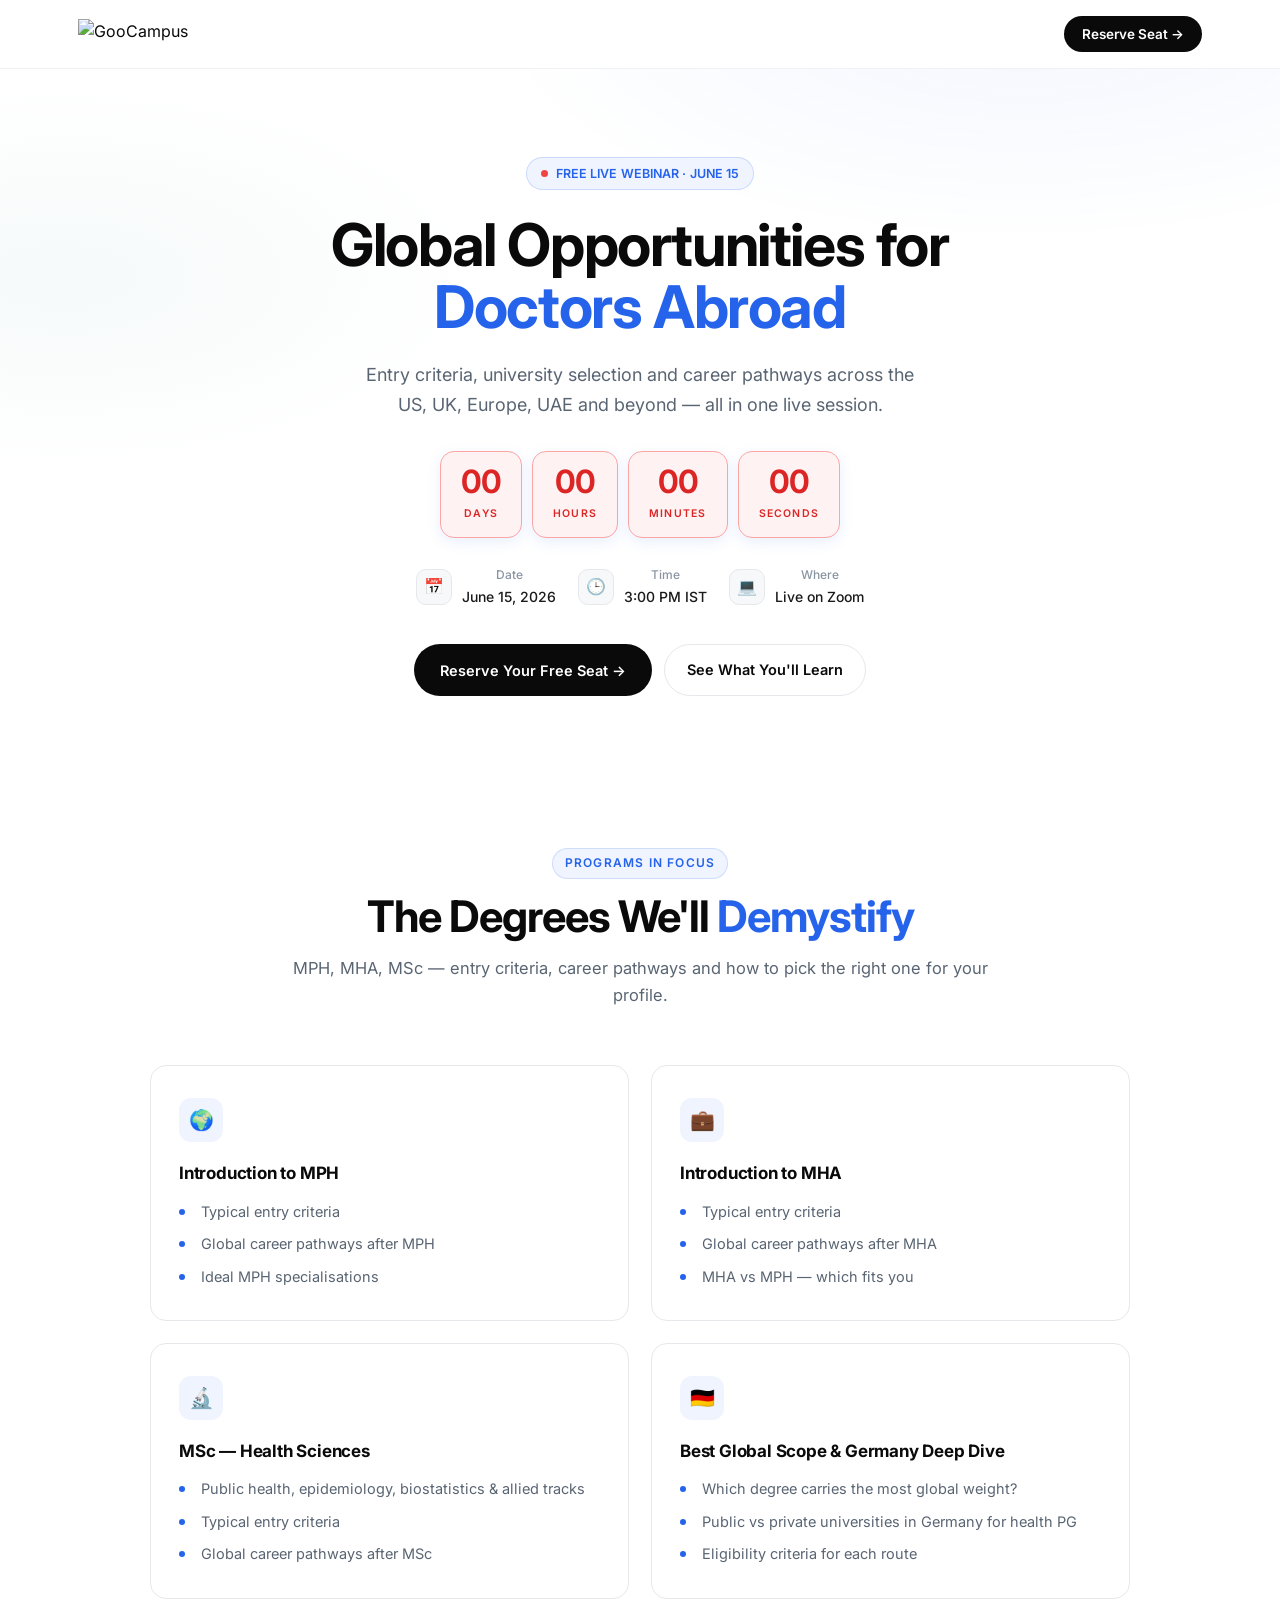
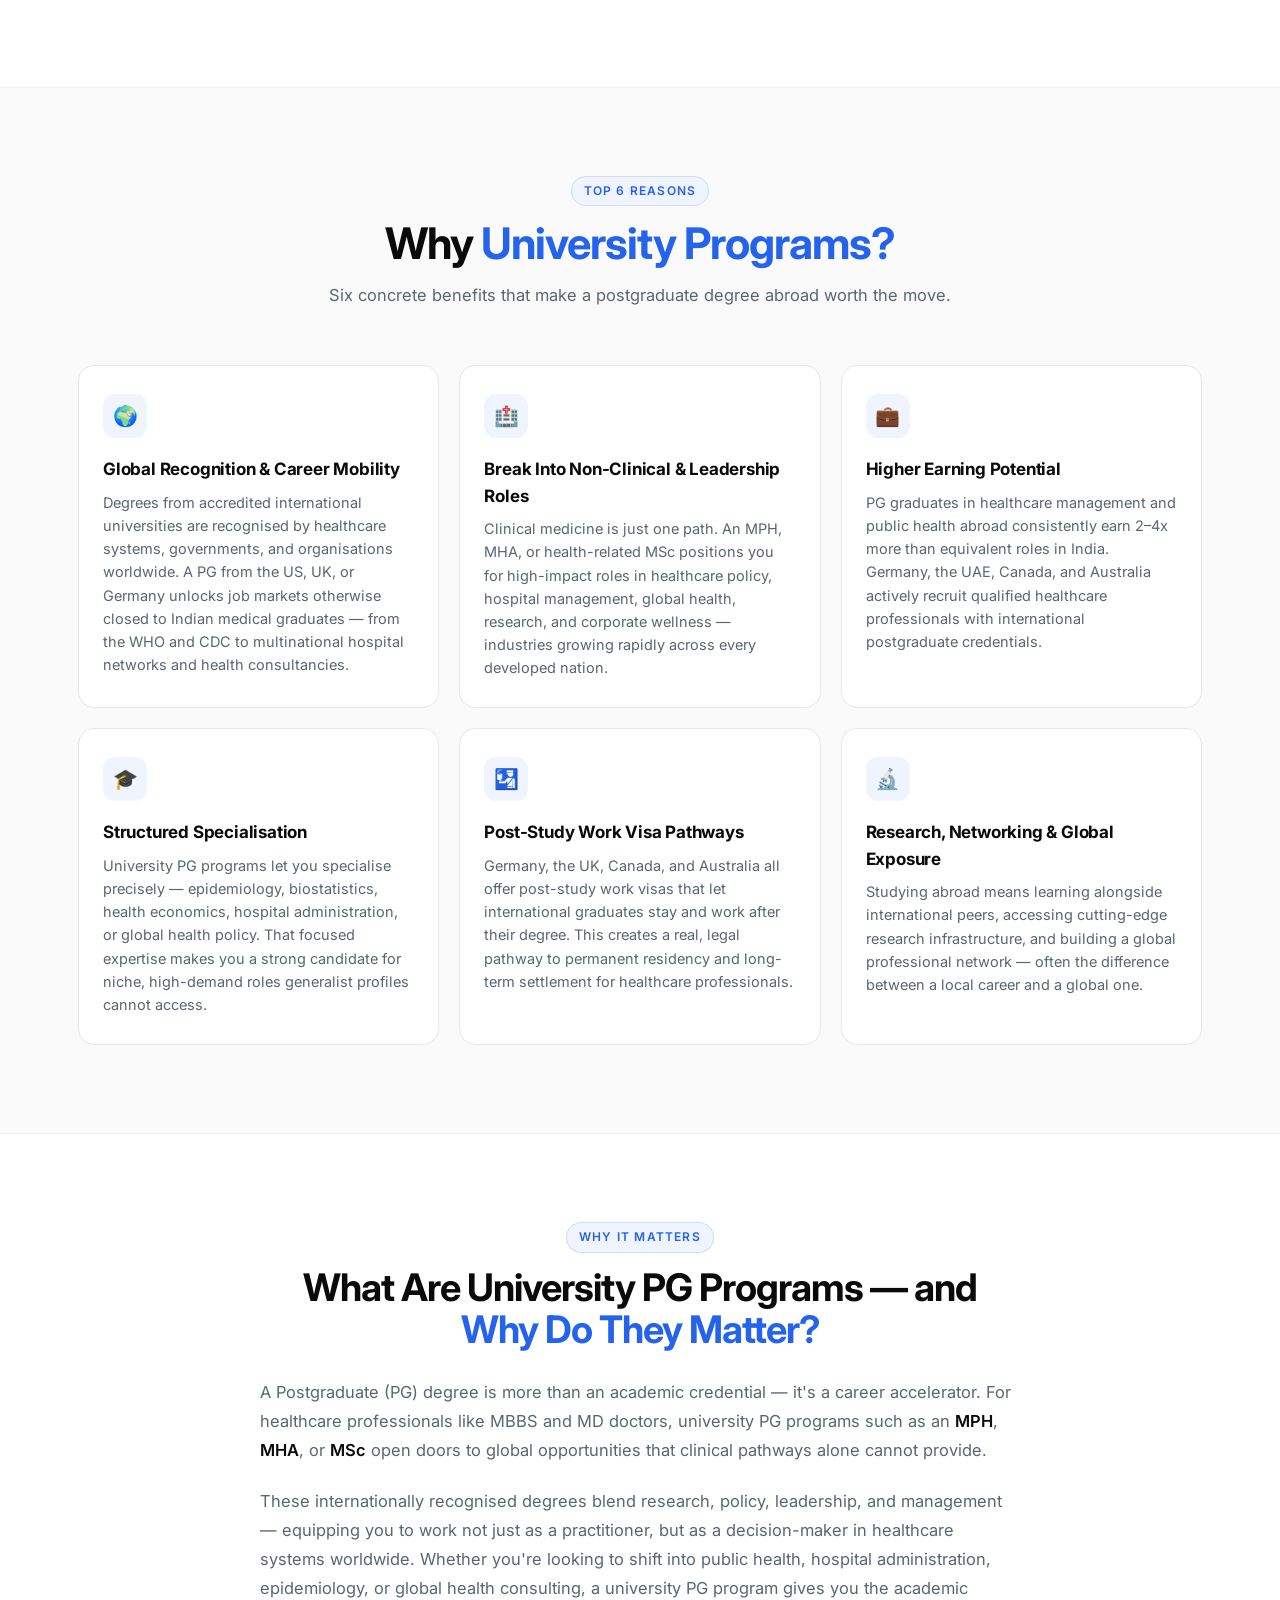
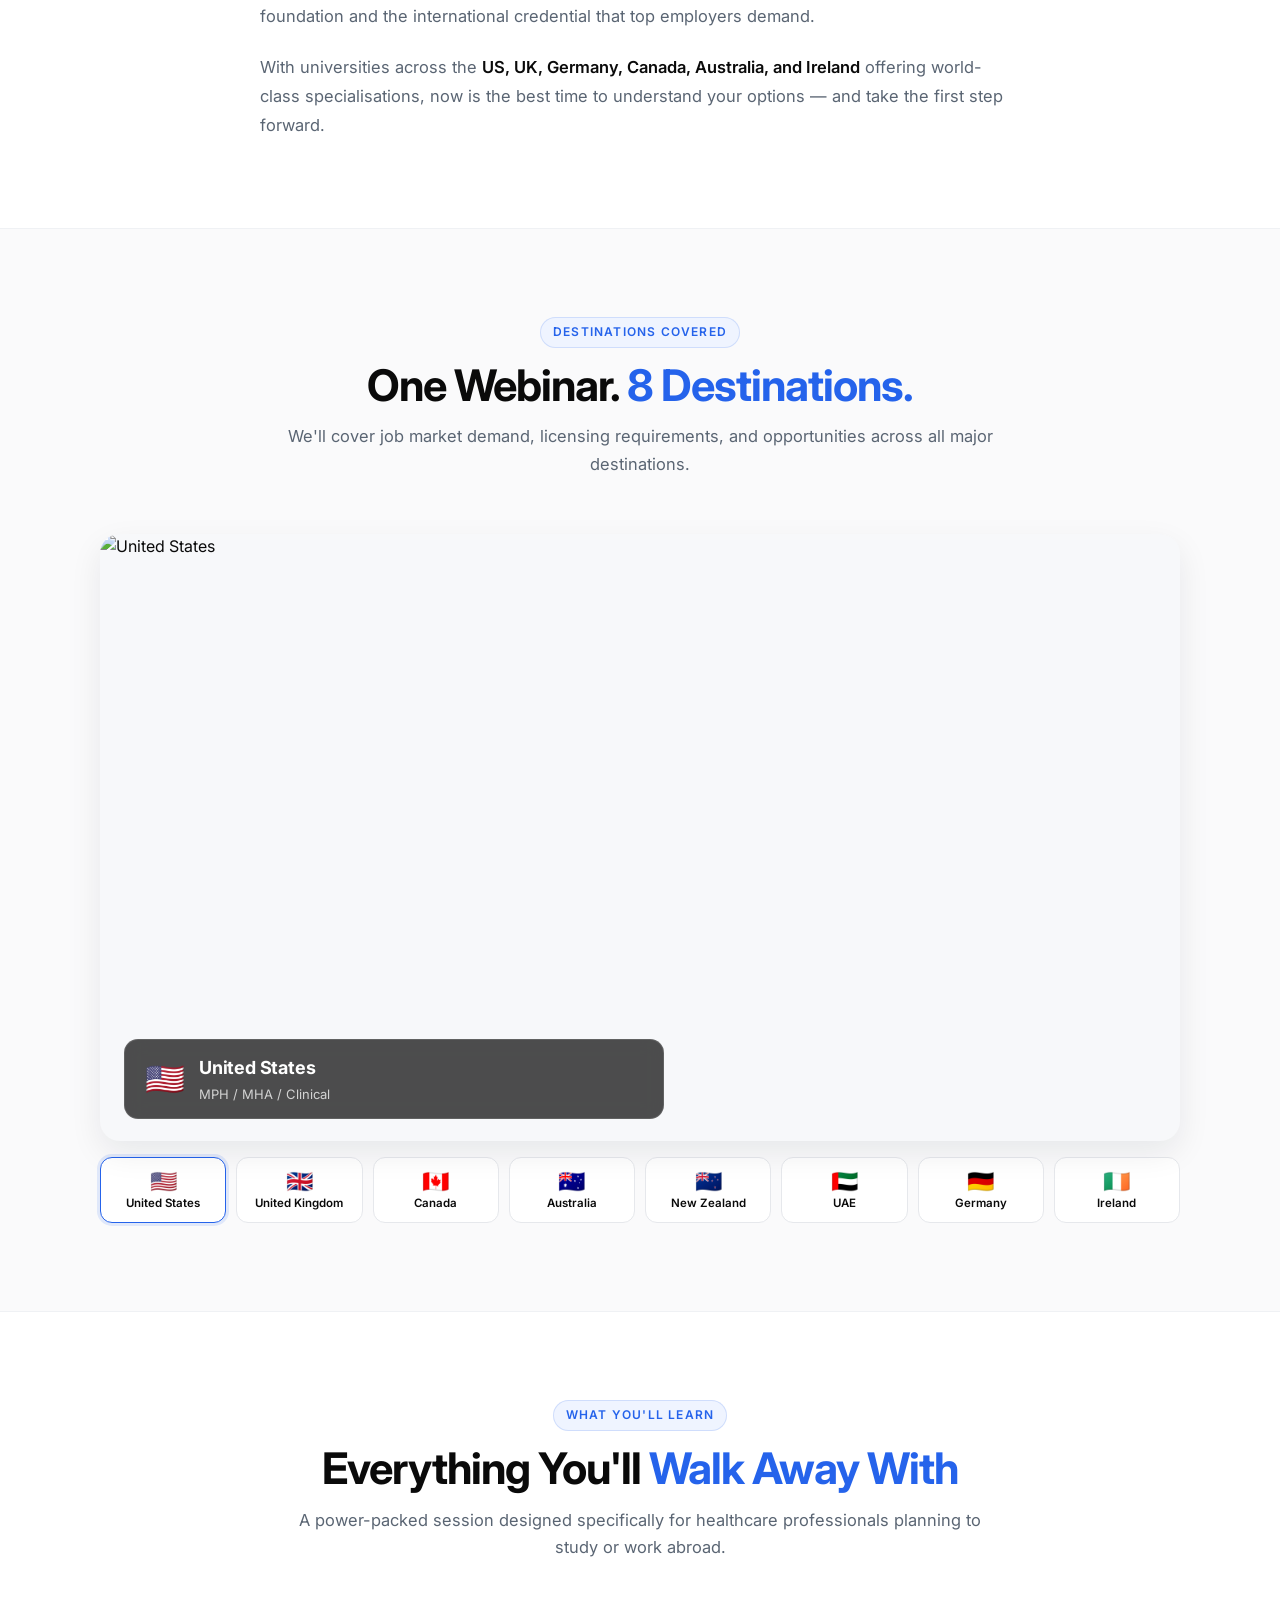
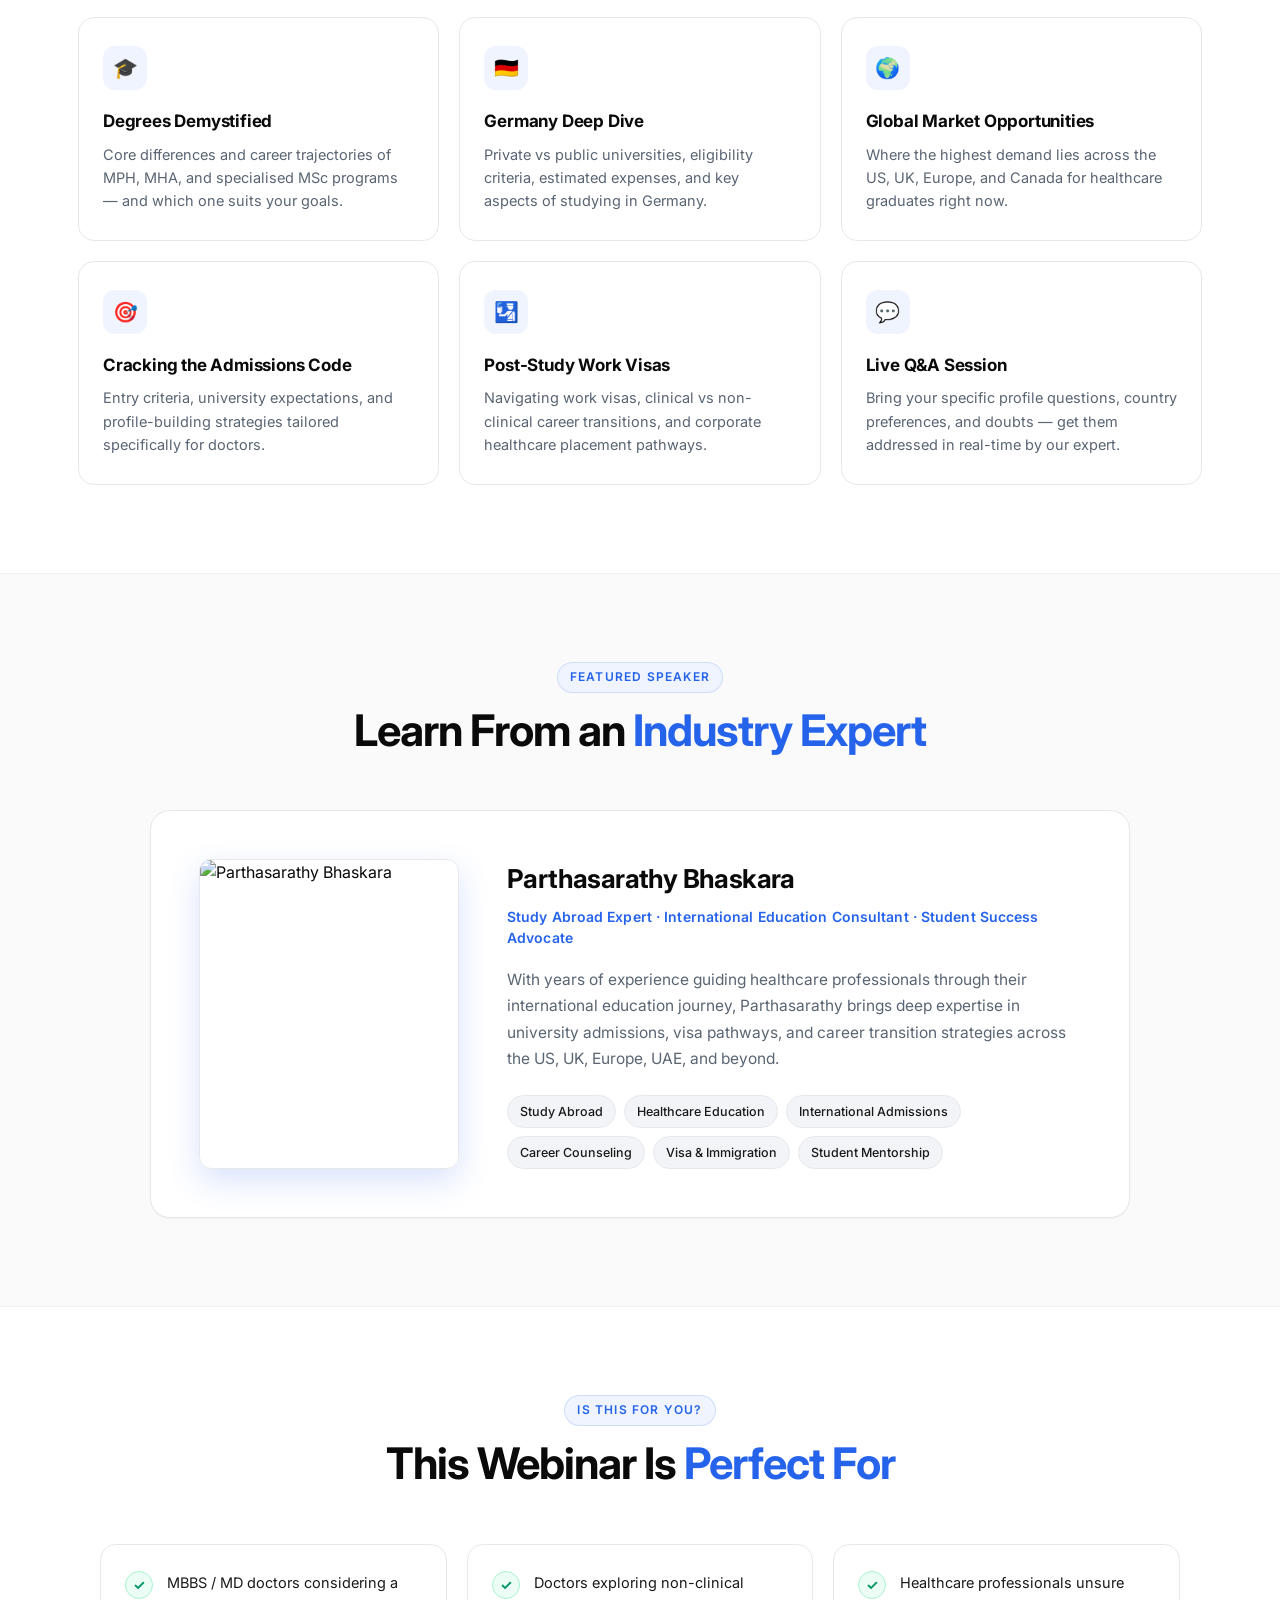
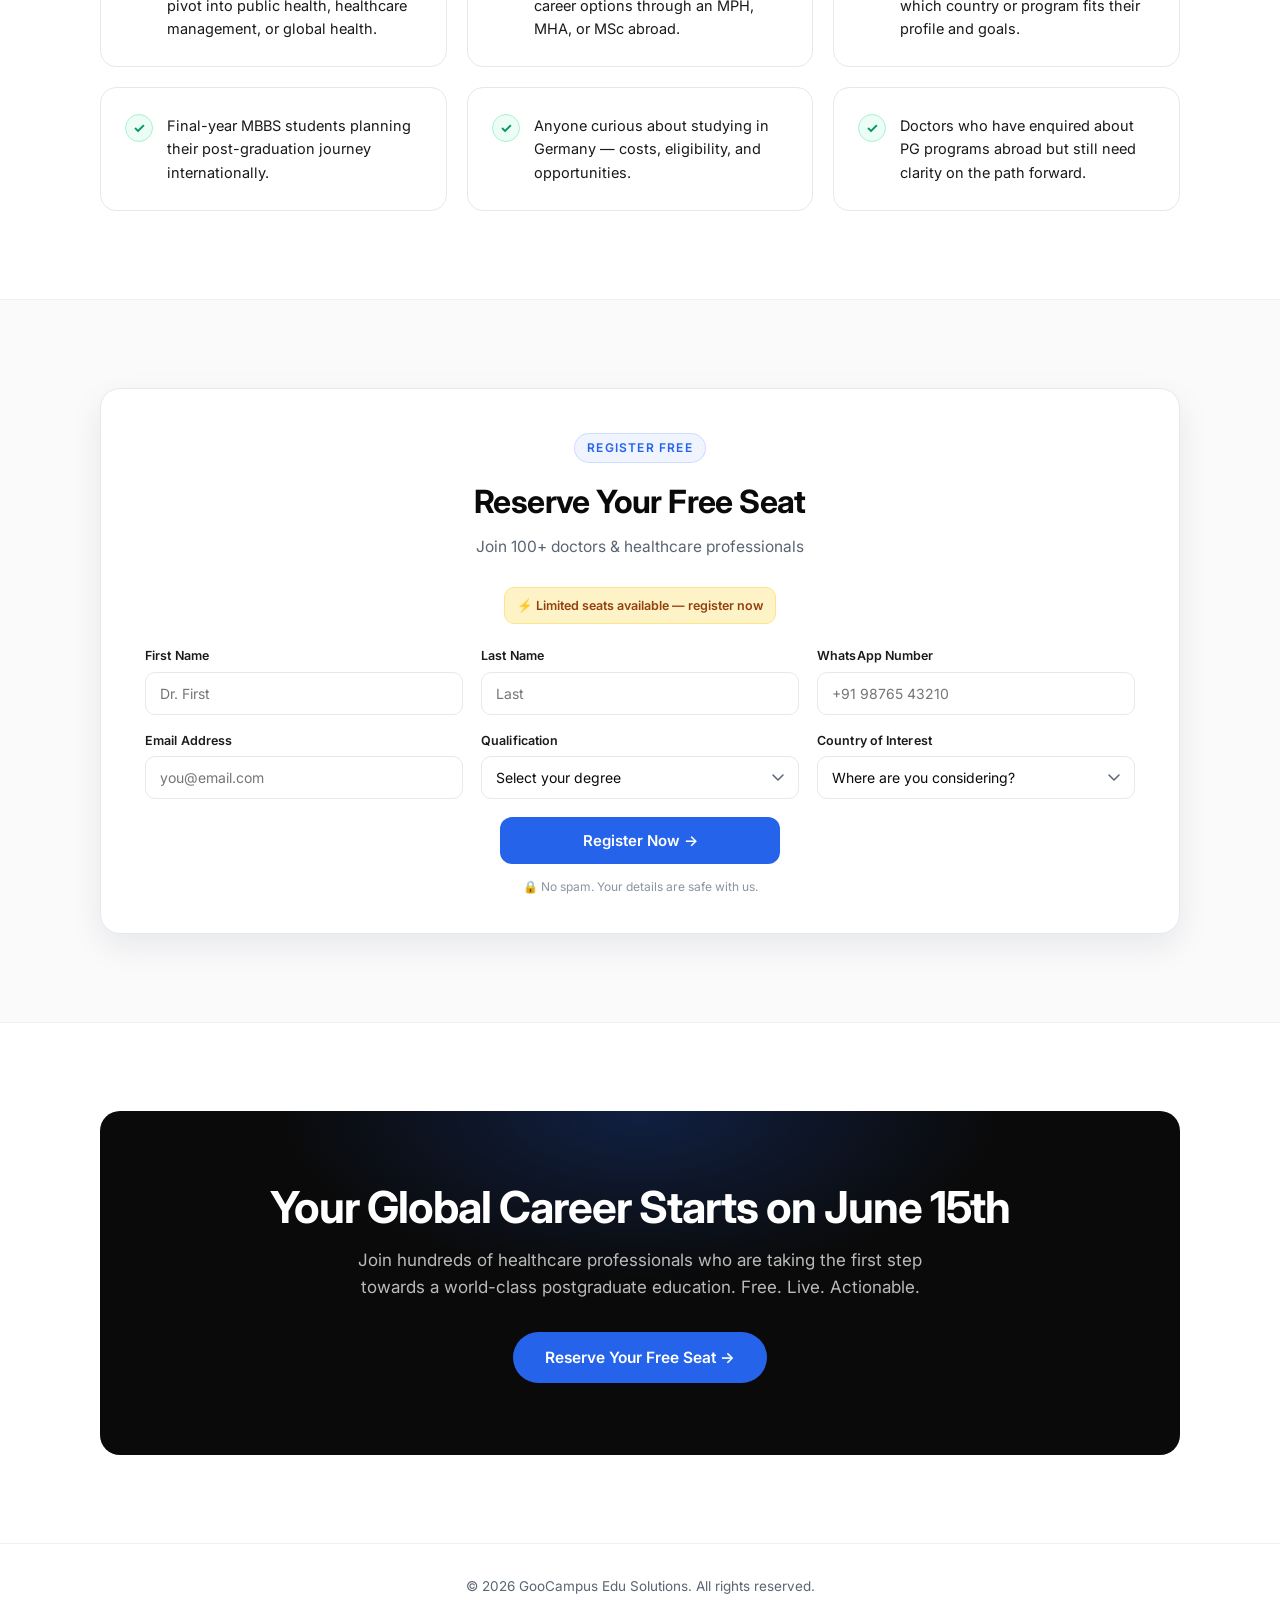
==== index.html @ 4215aa7f "Edited Landing Page" ====
<!DOCTYPE html>
<html lang="en">
<head>
<meta charset="UTF-8">
<meta name="viewport" content="width=device-width, initial-scale=1.0">

<!-- Primary SEO -->
<title>Free Live Webinar — Global Opportunities for Doctors Abroad | June 15 | GooCampus</title>
<meta name="description" content="Free live webinar for MBBS / MD doctors. Entry criteria, university selection &amp; career pathways across the US, UK, Canada, Australia, UAE, Germany &amp; Ireland — one session, hosted by GooCampus. June 15, 3 PM IST.">
<meta name="keywords" content="MBBS abroad webinar, doctors abroad, MPH abroad, MHA abroad, healthcare MSc, study abroad for doctors, MBBS PG abroad, FMGE NExT, USMLE, PLAB, DHA MOH, doctors webinar India, MBBS Germany, doctors career abroad">
<meta name="author" content="GooCampus">
<meta name="robots" content="index, follow, max-image-preview:large">
<link rel="canonical" href="https://goocampus-hr-portal.onrender.com/university-webinar">

<!-- Search engine ownership verification (fill once site is live) -->
<meta name="google-site-verification" content="REPLACE_WITH_GOOGLE_SEARCH_CONSOLE_TOKEN">
<meta name="msvalidate.01" content="REPLACE_WITH_BING_WEBMASTER_TOKEN">

<!-- Open Graph (Facebook, LinkedIn, WhatsApp) -->
<meta property="og:type" content="website">
<meta property="og:site_name" content="GooCampus">
<meta property="og:title" content="Free Live Webinar — Global Opportunities for Doctors Abroad | June 15">
<meta property="og:description" content="Entry criteria, university selection &amp; career pathways across the US, UK, Europe, UAE and beyond — all in one free live session for doctors and healthcare professionals.">
<meta property="og:url" content="https://goocampus-hr-portal.onrender.com/university-webinar">
<meta property="og:image" content="https://goocampus-hr-portal.onrender.com/university-webinar/og-cover.jpg">
<meta property="og:image:width" content="1200">
<meta property="og:image:height" content="630">
<meta property="og:locale" content="en_IN">

<!-- Twitter / X Card -->
<meta name="twitter:card" content="summary_large_image">
<meta name="twitter:title" content="Free Live Webinar — Global Opportunities for Doctors Abroad | June 15">
<meta name="twitter:description" content="Entry criteria, university selection &amp; career pathways across the US, UK, Europe, UAE and beyond — one free live session for doctors. Hosted by GooCampus.">
<meta name="twitter:image" content="https://goocampus-hr-portal.onrender.com/university-webinar/og-cover.jpg">

<!-- Resource hints -->
<link rel="preconnect" href="https://fonts.googleapis.com">
<link rel="preconnect" href="https://fonts.gstatic.com" crossorigin>
<link href="https://fonts.googleapis.com/css2?family=Inter:wght@400;500;600;700;800&display=swap" rel="stylesheet">

<!-- Structured data: Event + Organization + Person + FAQPage + BreadcrumbList -->
<script type="application/ld+json">
{
  "@context": "https://schema.org",
  "@graph": [
    {
      "@type": "Event",
      "@id": "https://goocampus-hr-portal.onrender.com/university-webinar#event",
      "name": "Global Opportunities for Doctors Abroad — Free Live Webinar",
      "description": "A free live webinar for doctors and healthcare professionals covering entry criteria, university selection and career pathways across the US, UK, Canada, Australia, UAE, Germany and Ireland.",
      "startDate": "2026-06-15T15:00:00+05:30",
      "endDate": "2026-06-15T16:30:00+05:30",
      "eventStatus": "https://schema.org/EventScheduled",
      "eventAttendanceMode": "https://schema.org/OnlineEventAttendanceMode",
      "location": {
        "@type": "VirtualLocation",
        "url": "https://goocampus-hr-portal.onrender.com/university-webinar"
      },
      "image": [ "https://goocampus-hr-portal.onrender.com/university-webinar/og-cover.jpg" ],
      "organizer": { "@type": "Organization", "@id": "https://goocampus-hr-portal.onrender.com/#goocampus" },
      "performer": { "@type": "Person", "@id": "https://goocampus-hr-portal.onrender.com/university-webinar#speaker" },
      "offers": {
        "@type": "Offer",
        "url": "https://goocampus-hr-portal.onrender.com/university-webinar#register",
        "price": "0",
        "priceCurrency": "INR",
        "availability": "https://schema.org/InStock",
        "validFrom": "2026-05-15T00:00:00+05:30"
      },
      "inLanguage": "en"
    },
    {
      "@type": "Organization",
      "@id": "https://goocampus-hr-portal.onrender.com/#goocampus",
      "name": "GooCampus",
      "legalName": "GooCampus Edu Solutions",
      "url": "https://goocampus-hr-portal.onrender.com/",
      "sameAs": [
        "https://www.linkedin.com/company/goocampus",
        "https://www.instagram.com/goocampus"
      ]
    },
    {
      "@type": "Person",
      "@id": "https://goocampus-hr-portal.onrender.com/university-webinar#speaker",
      "name": "Parthasarathy Bhaskara",
      "jobTitle": "Study Abroad Expert · International Education Consultant",
      "worksFor": { "@id": "https://goocampus-hr-portal.onrender.com/#goocampus" },
      "knowsAbout": [
        "International Admissions",
        "Healthcare Education",
        "Visa & Immigration",
        "Career Counseling",
        "Student Mentorship"
      ]
    },
    {
      "@type": "FAQPage",
      "mainEntity": [
        {
          "@type": "Question",
          "name": "Who is this webinar for?",
          "acceptedAnswer": {
            "@type": "Answer",
            "text": "MBBS / MD doctors, final-year MBBS students, BDS / BAMS / BHMS graduates, nursing and allied-health professionals exploring postgraduate study or non-clinical careers abroad."
          }
        },
        {
          "@type": "Question",
          "name": "Which countries are covered?",
          "acceptedAnswer": {
            "@type": "Answer",
            "text": "USA, UK, Canada, Australia, New Zealand, UAE, Germany and Ireland — eight destinations across one session."
          }
        },
        {
          "@type": "Question",
          "name": "Is the webinar really free?",
          "acceptedAnswer": {
            "@type": "Answer",
            "text": "Yes — there is no cost to attend. Reserve your seat with first name, last name, WhatsApp number, email, qualification and country of interest; we then email you a Zoom registration link, and Zoom sends your personal join link to your inbox."
          }
        },
        {
          "@type": "Question",
          "name": "Will there be a Q&A?",
          "acceptedAnswer": {
            "@type": "Answer",
            "text": "Yes — bring your specific profile questions, country preferences and doubts; they're addressed in real time by Parthasarathy Bhaskara during the live Q&A segment."
          }
        }
      ]
    },
    {
      "@type": "BreadcrumbList",
      "itemListElement": [
        { "@type": "ListItem", "position": 1, "name": "Home", "item": "https://goocampus-hr-portal.onrender.com/" },
        { "@type": "ListItem", "position": 2, "name": "Webinars", "item": "https://goocampus-hr-portal.onrender.com/webinars" },
        { "@type": "ListItem", "position": 3, "name": "Global Opportunities for Doctors Abroad", "item": "https://goocampus-hr-portal.onrender.com/university-webinar" }
      ]
    }
  ]
}
</script>

<!-- ════════════════════════════════════════════════════════════════════════
     ANALYTICS — Google Analytics 4 (GA4)
     Replace G-XXXXXXXXXX with your GA4 Measurement ID.
     ════════════════════════════════════════════════════════════════════════ -->
<script async src="https://www.googletagmanager.com/gtag/js?id=G-XXXXXXXXXX"></script>
<script>
  window.dataLayer = window.dataLayer || [];
  function gtag(){dataLayer.push(arguments);}
  gtag('js', new Date());
  gtag('config', 'G-XXXXXXXXXX', { page_title: 'University Webinar — Doctors Abroad' });
</script>

<!-- ════════════════════════════════════════════════════════════════════════
     ANALYTICS — Meta (Facebook & Instagram) Pixel
     Same GooCampus Edu Event Data pixel used on 12thPlus landing pages.
     ════════════════════════════════════════════════════════════════════════ -->
<script>
  !function(f,b,e,v,n,t,s)
  {if(f.fbq)return;n=f.fbq=function(){n.callMethod?
    n.callMethod.apply(n,arguments):n.queue.push(arguments)};
  if(!f._fbq)f._fbq=n;n.push=n;n.loaded=!0;n.version='2.0';
  n.queue=[];t=b.createElement(e);t.async=!0;
  t.src=v;s=b.getElementsByTagName(e)[0];
  s.parentNode.insertBefore(t,s)}(window, document,'script',
  'https://connect.facebook.net/en_US/fbevents.js');
  fbq('init', '1387753849107574');
  fbq('track', 'PageView');
</script>
<noscript><img height="1" width="1" style="display:none" src="https://www.facebook.com/tr?id=1387753849107574&ev=PageView&noscript=1"/></noscript>

<!-- ════════════════════════════════════════════════════════════════════════
     EVENT TRACKING HELPER — fires both GA4 and Meta Pixel events.
     ════════════════════════════════════════════════════════════════════════ -->
<script>
  window.trackEvent = function(name, params) {
    params = params || {};
    try { if (typeof gtag === 'function') gtag('event', name, params); } catch(e) {}
    try {
      if (typeof fbq === 'function') {
        var fbMap = { lead_submit: 'Lead', register_click: 'InitiateCheckout' };
        if (fbMap[name]) fbq('track', fbMap[name], params);
        else fbq('trackCustom', name, params);
      }
    } catch(e) {}
  };
</script>

<!-- ════════════════════════════════════════════════════════════════════════
     Microsoft Clarity — same project used on 12thPlus landing pages
     ════════════════════════════════════════════════════════════════════════ -->
<script type="text/javascript">
    (function(c,l,a,r,i,t,y){
        c[a]=c[a]||function(){(c[a].q=c[a].q||[]).push(arguments)};
        t=l.createElement(r);t.async=1;t.src="https://www.clarity.ms/tag/"+i;
        y=l.getElementsByTagName(r)[0];y.parentNode.insertBefore(t,y);
    })(window, document, "clarity", "script", "x0nqneqm7a");
</script>

<style>
  :root {
    --bg: #FFFFFF;
    --bg-soft: #F7F8FA;
    --bg-section: #FAFAFB;
    --ink: #0A0A0A;
    --ink-2: #1A1A1A;
    --muted: #5A6573;
    --muted-2: #8A95A3;
    --line: #E6E8EC;
    --line-2: #EFF1F4;
    --accent: #2563EB;
    --accent-hover: #1D4ED8;
    --accent-soft: #EFF4FF;
    --teal: #0F766E;
    --gold: #B45309;
    --pill-bg: #F2F4F7;
    --radius: 12px;
    --radius-lg: 16px;
    --radius-xl: 20px;
    --shadow-sm: 0 1px 2px rgba(16,24,40,0.04);
    --shadow-md: 0 4px 12px rgba(16,24,40,0.06);
    --shadow-lg: 0 12px 32px rgba(16,24,40,0.08);
  }
  *,*::before,*::after { box-sizing: border-box; margin: 0; padding: 0; }
  html { scroll-behavior: smooth; }
  body {
    font-family: 'Inter', -apple-system, BlinkMacSystemFont, 'Segoe UI', sans-serif;
    background: var(--bg);
    color: var(--ink);
    -webkit-font-smoothing: antialiased;
    line-height: 1.55;
    overflow-x: hidden;
  }
  a { color: inherit; text-decoration: none; }
  button { font-family: inherit; cursor: pointer; }
  .wrap { max-width: 1180px; margin: 0 auto; padding: 0 28px; }

  /* ──── NAV ──── */
  nav {
    position: sticky; top: 0; z-index: 100;
    background: rgba(255,255,255,0.85);
    backdrop-filter: saturate(160%) blur(12px);
    border-bottom: 1px solid var(--line-2);
  }
  .nav-inner {
    display: flex; align-items: center; justify-content: space-between;
    padding: 16px 28px; max-width: 1180px; margin: 0 auto;
  }
  .nav-brand { display: inline-flex; align-items: center; }
  .nav-brand img { height: 30px; width: auto; display: block; }
  .nav-cta {
    background: var(--ink); color: #fff;
    padding: 10px 18px; border-radius: 999px;
    font-size: 13.5px; font-weight: 600; border: none;
    transition: transform .15s ease, background .15s ease;
  }
  .nav-cta:hover { background: #000; transform: translateY(-1px); }

  /* ──── HERO ──── */
  .hero { padding: 88px 0 64px; position: relative; }
  .hero::before {
    content: ''; position: absolute; inset: 0; pointer-events: none;
    background:
      radial-gradient(900px 400px at 80% -10%, rgba(37,99,235,0.06), transparent 60%),
      radial-gradient(700px 320px at 5% 30%, rgba(15,118,110,0.04), transparent 60%);
  }
  .hero-inner { position: relative; display: block; max-width: 880px; margin: 0 auto; text-align: center; }
  .hero-inner .hero-meta { justify-content: center; }
  .hero-inner .hero-ctas { justify-content: center; }
  .hero-inner .hero-sub { margin-left: auto; margin-right: auto; }
  .pill {
    display: inline-flex; align-items: center; gap: 8px;
    padding: 6px 14px; border-radius: 999px;
    background: var(--accent-soft); color: var(--accent);
    font-size: 12.5px; font-weight: 600; letter-spacing: 0.1px;
    border: 1px solid rgba(37,99,235,0.18);
    margin-bottom: 24px;
  }
  .live-dot {
    width: 7px; height: 7px; border-radius: 50%; background: #EF4444;
    box-shadow: 0 0 0 0 rgba(239,68,68,0.4);
    animation: pulse 1.6s infinite;
  }
  @keyframes pulse {
    0% { box-shadow: 0 0 0 0 rgba(239,68,68,0.45); }
    70% { box-shadow: 0 0 0 8px rgba(239,68,68,0); }
    100% { box-shadow: 0 0 0 0 rgba(239,68,68,0); }
  }
  .hero h1 {
    font-size: clamp(34px, 4.6vw, 60px);
    line-height: 1.05; letter-spacing: -1.4px;
    font-weight: 700; color: var(--ink);
    margin-bottom: 22px;
  }
  .hero h1 em { font-style: normal; color: var(--accent); }
  .hero-sub {
    font-size: 18px; line-height: 1.65; color: var(--muted);
    margin-bottom: 32px; max-width: 580px;
  }
  .hero-meta { display: flex; flex-wrap: wrap; gap: 22px; margin-bottom: 36px; }
  /* ──── COUNTDOWN ──── */
  .hero-countdown {
    display: flex; gap: 10px; justify-content: center;
    margin: 0 auto 28px; flex-wrap: wrap;
  }
  .cd-box {
    background: #fff; color: var(--ink);
    border: 1.5px solid var(--accent);
    border-radius: 14px; padding: 14px 20px; min-width: 82px;
    text-align: center;
    box-shadow: 0 4px 14px rgba(37,99,235,0.10);
  }
  .cd-num {
    font-size: 32px; font-weight: 700; letter-spacing: -1px;
    line-height: 1; color: var(--ink);
    font-variant-numeric: tabular-nums;
  }
  .cd-label {
    font-size: 10.5px; font-weight: 600; letter-spacing: 1.2px;
    text-transform: uppercase; color: var(--accent);
    margin-top: 8px;
  }
  .cd-box-sep {
    align-self: center; font-size: 24px; font-weight: 700;
    color: var(--line); line-height: 1;
  }
  .hero-countdown.is-live .cd-box {
    background: #FEF2F2; border-color: #FCA5A5;
  }
  .hero-countdown.is-live .cd-num { color: #DC2626; }
  .hero-countdown.is-live .cd-label { color: #DC2626; }
  .meta-item {
    display: inline-flex; align-items: center; gap: 10px;
    font-size: 14px; color: var(--ink-2); font-weight: 500;
  }
  .meta-item-icon {
    width: 36px; height: 36px; border-radius: 10px;
    background: var(--bg-soft); border: 1px solid var(--line);
    display: inline-flex; align-items: center; justify-content: center;
    color: var(--accent); font-size: 16px;
  }
  .meta-item small { display: block; font-size: 12px; color: var(--muted-2); font-weight: 500; margin-bottom: 2px; }

  .hero-ctas { display: flex; gap: 12px; flex-wrap: wrap; }
  .btn-primary {
    background: var(--ink); color: #fff;
    padding: 14px 26px; border-radius: 999px;
    font-size: 14.5px; font-weight: 600; border: none;
    transition: transform .15s ease;
  }
  .btn-primary:hover { transform: translateY(-1px); background: #000; }
  .btn-ghost {
    background: transparent; color: var(--ink);
    border: 1px solid var(--line);
    padding: 14px 22px; border-radius: 999px;
    font-size: 14.5px; font-weight: 600;
    transition: background .15s ease;
  }
  .btn-ghost:hover { background: var(--bg-soft); }

  /* ──── REGISTRATION CARD ──── */
  .reg-card {
    background: #fff; border: 1px solid var(--line);
    border-radius: var(--radius-xl); padding: 32px 28px;
    box-shadow: var(--shadow-lg);
  }
  .reg-card h3 {
    font-size: 22px; font-weight: 700; color: var(--ink);
    margin-bottom: 6px; letter-spacing: -0.4px;
  }
  .reg-card .reg-tag { font-size: 14px; color: var(--muted); margin-bottom: 18px; }
  .seats-badge {
    background: #FEF3C7; color: #92400E;
    font-size: 12.5px; font-weight: 600;
    padding: 8px 12px; border-radius: 10px; margin-bottom: 22px;
    border: 1px solid #FDE68A;
  }
  .form-group { margin-bottom: 14px; }
  .form-group label {
    display: block; font-size: 12.5px; font-weight: 600;
    color: var(--ink-2); margin-bottom: 6px; letter-spacing: 0.1px;
  }
  .form-group input, .form-group select {
    width: 100%; padding: 12px 14px;
    border: 1px solid var(--line); border-radius: 10px;
    font-family: inherit; font-size: 14px; color: var(--ink);
    background: #fff; transition: border-color .15s ease, box-shadow .15s ease;
  }
  .form-group input:focus, .form-group select:focus {
    outline: none; border-color: var(--accent);
    box-shadow: 0 0 0 3px rgba(37,99,235,0.12);
  }
  .form-group select { appearance: none; -webkit-appearance: none; background-image: url("data:image/svg+xml,%3Csvg xmlns='http://www.w3.org/2000/svg' width='12' height='8' viewBox='0 0 12 8' fill='none'%3E%3Cpath d='M1 1L6 6L11 1' stroke='%235A6573' stroke-width='1.5' stroke-linecap='round' stroke-linejoin='round'/%3E%3C/svg%3E"); background-repeat: no-repeat; background-position: right 14px center; padding-right: 36px; }
  .register-btn {
    width: 100%; background: var(--accent); color: #fff;
    border: none; padding: 14px; border-radius: 12px;
    font-size: 15px; font-weight: 600; margin-top: 8px;
    transition: background .15s ease, transform .15s ease;
  }
  .register-btn:hover { background: var(--accent-hover); transform: translateY(-1px); }
  .reg-note { font-size: 12px; color: var(--muted-2); text-align: center; margin-top: 14px; }
  .success-state { display: none; text-align: center; padding: 24px 8px; }
  .success-state.show { display: block; }
  .tick {
    width: 56px; height: 56px; margin: 0 auto 16px;
    border-radius: 50%; background: #ECFDF5; color: #059669;
    display: inline-flex; align-items: center; justify-content: center;
    font-size: 28px; font-weight: 700;
    border: 1px solid #A7F3D0;
  }
  .success-state h3 { color: var(--ink); margin-bottom: 8px; }
  .success-state p { color: var(--muted); font-size: 14px; line-height: 1.6; }

  /* ──── SECTIONS ──── */
  section { padding: 88px 0; }
  .section-soft { background: var(--bg-section); border-top: 1px solid var(--line-2); border-bottom: 1px solid var(--line-2); }
  .section-header { text-align: center; max-width: 720px; margin: 0 auto 56px; }
  .eyebrow {
    display: inline-block; font-size: 12px; font-weight: 600;
    color: var(--accent); letter-spacing: 1.2px; text-transform: uppercase;
    margin-bottom: 14px; padding: 5px 12px;
    background: var(--accent-soft); border-radius: 999px;
    border: 1px solid rgba(37,99,235,0.16);
  }
  .section-header h2 {
    font-size: clamp(28px, 3.4vw, 44px);
    font-weight: 700; line-height: 1.1; letter-spacing: -1px;
    color: var(--ink); margin-bottom: 14px;
  }
  .section-header h2 em { font-style: normal; color: var(--accent); }
  .section-header > p { font-size: 16.5px; color: var(--muted); line-height: 1.65; }

  /* ──── WALK-AWAY GRID ──── */
  .grid-3 { display: grid; grid-template-columns: repeat(3, 1fr); gap: 20px; }
  .feature-card {
    background: #fff; border: 1px solid var(--line);
    border-radius: var(--radius-lg); padding: 28px 24px;
    transition: border-color .15s ease, transform .15s ease, box-shadow .15s ease;
  }
  .feature-card:hover { border-color: rgba(37,99,235,0.3); transform: translateY(-2px); box-shadow: var(--shadow-md); }
  .feature-icon {
    width: 44px; height: 44px; border-radius: 12px;
    background: var(--accent-soft); color: var(--accent);
    display: inline-flex; align-items: center; justify-content: center;
    font-size: 20px; margin-bottom: 18px;
  }
  .feature-card h4 { font-size: 17px; font-weight: 700; color: var(--ink); margin-bottom: 8px; letter-spacing: -0.2px; }
  .feature-card p { font-size: 14.5px; color: var(--muted); line-height: 1.6; }
  /* ──── PROSE INTRO SECTION ──── */
  .prose-block { max-width: 760px; margin: 0 auto; }
  .prose-block .section-header { margin-bottom: 28px; text-align: center; }
  .prose-block .section-header h2 { font-size: clamp(26px, 3.2vw, 38px); }
  .prose-block p { font-size: 16.5px; line-height: 1.75; color: var(--muted); margin-bottom: 22px; }
  .prose-block p:last-child { margin-bottom: 0; }
  .prose-block p strong { color: var(--ink); font-weight: 600; }
  /* ──── PROGRAMS GRID (2x2) ──── */
  .grid-2 { display: grid; grid-template-columns: repeat(2, 1fr); gap: 22px; max-width: 980px; margin: 0 auto; }
  .grid-2 .feature-card { padding: 32px 28px; }
  .program-bullets { list-style: none; padding: 0; margin: 14px 0 0; display: flex; flex-direction: column; gap: 10px; }
  .program-bullets li { position: relative; padding-left: 22px; font-size: 14.5px; color: var(--muted); line-height: 1.55; }
  .program-bullets li::before {
    content: ''; position: absolute; left: 0; top: 8px;
    width: 6px; height: 6px; border-radius: 50%;
    background: var(--accent);
  }

  /* ──── SPEAKER ──── */
  .speaker-card {
    background: #fff; border: 1px solid var(--line);
    border-radius: var(--radius-xl); padding: 48px;
    display: grid; grid-template-columns: 260px 1fr; gap: 48px; align-items: stretch;
    max-width: 980px; margin: 0 auto;
    box-shadow: var(--shadow-sm);
  }
  .speaker-avatar {
    width: 100%; height: 100%; min-height: 260px;
    border-radius: 12px;
    overflow: hidden;
    box-shadow: 0 12px 32px rgba(37,99,235,0.18);
    border: 1px solid var(--line);
  }
  .speaker-avatar img { width: 100%; height: 100%; object-fit: cover; object-position: center top; display: block; }
  .speaker-name { font-size: 26px; font-weight: 700; color: var(--ink); margin-bottom: 6px; letter-spacing: -0.6px; }
  .speaker-title { font-size: 14px; color: var(--accent); font-weight: 600; margin-bottom: 18px; letter-spacing: 0.1px; }
  .speaker-bio { font-size: 15.5px; color: var(--muted); line-height: 1.7; margin-bottom: 22px; }
  .speaker-tags { display: flex; flex-wrap: wrap; gap: 8px; }
  .tag {
    background: var(--pill-bg); color: var(--ink-2);
    padding: 6px 12px; border-radius: 999px;
    font-size: 12.5px; font-weight: 500;
    border: 1px solid var(--line);
  }

  /* ──── DESTINATIONS ──── */
  /* ──── COUNTRY SLIDESHOW ──── */
  .slideshow { max-width: 1080px; margin: 0 auto; }
  .slide-main {
    position: relative; aspect-ratio: 16/9;
    border-radius: var(--radius-xl); overflow: hidden;
    box-shadow: var(--shadow-lg); background: var(--bg-soft);
    margin-bottom: 16px;
  }
  .slide-main img {
    width: 100%; height: 100%; object-fit: cover; display: block;
    transition: opacity .5s ease;
  }
  .slide-main img:not(.is-active) { opacity: 0; position: absolute; inset: 0; }
  .slide-main img.is-active { opacity: 1; position: relative; }
  .slide-caption {
    position: absolute; left: 24px; right: 24px; bottom: 22px; z-index: 2;
    display: flex; align-items: center; gap: 14px;
    background: rgba(10,10,10,0.72); backdrop-filter: blur(10px);
    color: #fff; padding: 14px 20px; border-radius: 14px;
    border: 1px solid rgba(255,255,255,0.12);
    max-width: 540px;
  }
  .slide-flag { font-size: 32px; line-height: 1; }
  .slide-text-name { font-size: 18px; font-weight: 700; letter-spacing: -0.2px; margin-bottom: 2px; }
  .slide-text-exam { font-size: 13px; color: rgba(255,255,255,0.75); }

  .slide-thumbs {
    display: grid; grid-template-columns: repeat(8, 1fr); gap: 10px;
  }
  .slide-thumb {
    border: 1px solid var(--line); background: #fff;
    border-radius: 12px; padding: 12px 8px;
    display: flex; flex-direction: column; align-items: center; gap: 4px;
    cursor: pointer; transition: border-color .15s, transform .15s, box-shadow .15s;
    font-family: inherit;
  }
  .slide-thumb:hover { transform: translateY(-2px); box-shadow: var(--shadow-md); }
  .slide-thumb.is-active { border-color: var(--accent); box-shadow: 0 0 0 3px rgba(37,99,235,0.12); }
  .slide-thumb-flag { font-size: 22px; line-height: 1; }
  .slide-thumb-name { font-size: 11.5px; color: var(--ink); font-weight: 600; text-align: center; }

  /* ──── WHO ──── */
  .who-grid { display: grid; grid-template-columns: repeat(3, 1fr); gap: 20px; max-width: 1080px; margin: 0 auto; }
  .who-card {
    background: #fff; border: 1px solid var(--line);
    border-radius: var(--radius-lg); padding: 26px 24px;
    display: flex; gap: 14px; align-items: flex-start;
  }
  .who-check {
    flex-shrink: 0; width: 28px; height: 28px; border-radius: 50%;
    background: #ECFDF5; color: #059669;
    display: inline-flex; align-items: center; justify-content: center;
    font-size: 14px; font-weight: 700;
    border: 1px solid #A7F3D0;
  }
  .who-card p { font-size: 14.5px; color: var(--ink-2); line-height: 1.6; }

  /* ──── LANDSCAPE FORM ──── */
  .reg-landscape {
    background: #fff; border: 1px solid var(--line);
    border-radius: var(--radius-xl); padding: 44px 44px 36px;
    max-width: 1080px; margin: 0 auto;
    box-shadow: var(--shadow-lg);
  }
  .reg-landscape-head { text-align: center; margin-bottom: 28px; }
  .reg-landscape-head h3 {
    font-size: clamp(24px, 2.6vw, 32px); font-weight: 700;
    letter-spacing: -0.6px; color: var(--ink); margin-bottom: 8px;
  }
  .reg-landscape-head p { font-size: 15.5px; color: var(--muted); }
  .reg-landscape .seats-badge {
    display: inline-block; margin: 0 auto 22px;
  }
  .reg-landscape-grid {
    display: grid; grid-template-columns: repeat(3, 1fr); gap: 16px 18px;
    margin-bottom: 18px;
  }
  .reg-landscape .form-group { margin-bottom: 0; }
  .reg-landscape .register-btn {
    width: auto; min-width: 280px;
    padding: 14px 32px;
    display: block; margin: 8px auto 0;
  }
  .reg-landscape .reg-note { text-align: center; margin-top: 14px; }

  /* ──── BOTTOM CTA ──── */
  .cta-block {
    background: var(--ink); color: #fff;
    border-radius: var(--radius-xl); padding: 72px 48px;
    text-align: center; max-width: 1080px; margin: 0 auto;
    position: relative; overflow: hidden;
  }
  .cta-block::before {
    content: ''; position: absolute; inset: 0;
    background: radial-gradient(600px 280px at 50% 0%, rgba(37,99,235,0.25), transparent 60%);
    pointer-events: none;
  }
  .cta-block h2 {
    font-size: clamp(28px, 3.6vw, 44px); font-weight: 700;
    letter-spacing: -1px; line-height: 1.1; margin-bottom: 16px;
    position: relative; z-index: 2;
  }
  .cta-block p {
    font-size: 17px; color: rgba(255,255,255,0.72);
    max-width: 620px; margin: 0 auto 32px;
    position: relative; z-index: 2;
  }
  .cta-block .btn-primary {
    background: var(--accent); position: relative; z-index: 2;
    padding: 16px 32px; font-size: 15.5px;
  }
  .cta-block .btn-primary:hover { background: var(--accent-hover); }

  /* ──── FOOTER ──── */
  footer {
    padding: 32px 0; border-top: 1px solid var(--line-2);
    text-align: center; font-size: 13.5px; color: var(--muted);
  }

  /* ──── RESPONSIVE ──── */
  @media (max-width: 960px) {
    .grid-3, .who-grid { grid-template-columns: repeat(2, 1fr); }
    .speaker-card { grid-template-columns: 1fr; text-align: center; padding: 36px 28px; gap: 24px; }
    .speaker-avatar { margin: 0 auto; width: 140px; height: 140px; font-size: 44px; }
    .speaker-tags { justify-content: center; }
    .reg-landscape-grid { grid-template-columns: repeat(2, 1fr); }
    .slide-thumbs { grid-template-columns: repeat(4, 1fr); }
  }
  @media (max-width: 600px) {
    section { padding: 64px 0; }
    .hero { padding: 56px 0 40px; }
    .grid-3, .who-grid { grid-template-columns: 1fr; }
    .grid-2 { grid-template-columns: 1fr; }
    .reg-landscape { padding: 32px 22px; }
    .reg-landscape-grid { grid-template-columns: 1fr; }
    .reg-landscape .register-btn { width: 100%; min-width: 0; }
    .slide-thumbs { grid-template-columns: repeat(4, 1fr); gap: 8px; }
    .slide-thumb { padding: 8px 4px; }
    .slide-thumb-name { font-size: 10.5px; }
    .slide-caption { left: 14px; right: 14px; bottom: 14px; padding: 10px 14px; gap: 10px; }
    .slide-flag { font-size: 24px; }
    .slide-text-name { font-size: 14.5px; }
    .slide-text-exam { font-size: 11.5px; }
    .cta-block { padding: 48px 24px; }
    .nav-inner { padding: 14px 18px; }
    .wrap { padding: 0 18px; }
  }
</style>
</head>
<body>

<!-- NAV -->
<nav>
  <div class="nav-inner">
    <a href="#" class="nav-brand" aria-label="GooCampus"><img src="GC Logos.png" alt="GooCampus"></a>
    <button class="nav-cta" onclick="document.getElementById('register').scrollIntoView({behavior:'smooth'})">Reserve Seat →</button>
  </div>
</nav>

<!-- HERO -->
<section class="hero">
  <div class="wrap hero-inner">
    <span class="pill"><span class="live-dot"></span> FREE LIVE WEBINAR · JUNE 15</span>
    <h1>Global Opportunities for <em>Doctors Abroad</em></h1>
    <p class="hero-sub">Entry criteria, university selection and career pathways across the US, UK, Europe, UAE and beyond — all in one live session.</p>

    <div class="hero-countdown" id="countdown" data-deadline="2026-06-15T15:00:00+05:30">
      <div class="cd-box"><div class="cd-num" id="cdDays">--</div><div class="cd-label">Days</div></div>
      <div class="cd-box"><div class="cd-num" id="cdHrs">--</div><div class="cd-label">Hours</div></div>
      <div class="cd-box"><div class="cd-num" id="cdMin">--</div><div class="cd-label">Minutes</div></div>
      <div class="cd-box"><div class="cd-num" id="cdSec">--</div><div class="cd-label">Seconds</div></div>
    </div>

    <div class="hero-meta">
      <div class="meta-item">
        <span class="meta-item-icon">📅</span>
        <div><small>Date</small>June 15, 2026</div>
      </div>
      <div class="meta-item">
        <span class="meta-item-icon">🕒</span>
        <div><small>Time</small>3:00 PM IST</div>
      </div>
      <div class="meta-item">
        <span class="meta-item-icon">💻</span>
        <div><small>Where</small>Live on Zoom</div>
      </div>
    </div>

    <div class="hero-ctas">
      <button class="btn-primary" onclick="document.getElementById('register').scrollIntoView({behavior:'smooth'})">Reserve Your Free Seat →</button>
      <a href="#walk-away" class="btn-ghost">See What You'll Learn</a>
    </div>
  </div>
</section>

<!-- PROGRAMS COVERED -->
<section id="programs">
  <div class="wrap">
    <div class="section-header">
      <span class="eyebrow">Programs in Focus</span>
      <h2>The Degrees We'll <em>Demystify</em></h2>
      <p>MPH, MHA, MSc — entry criteria, career pathways and how to pick the right one for your profile.</p>
    </div>
    <div class="grid-2">
      <div class="feature-card">
        <div class="feature-icon">🌍</div>
        <h4>Introduction to MPH</h4>
        <ul class="program-bullets">
          <li>Typical entry criteria</li>
          <li>Global career pathways after MPH</li>
          <li>Ideal MPH specialisations</li>
        </ul>
      </div>
      <div class="feature-card">
        <div class="feature-icon">💼</div>
        <h4>Introduction to MHA</h4>
        <ul class="program-bullets">
          <li>Typical entry criteria</li>
          <li>Global career pathways after MHA</li>
          <li>MHA vs MPH &mdash; which fits you</li>
        </ul>
      </div>
      <div class="feature-card">
        <div class="feature-icon">🔬</div>
        <h4>MSc &mdash; Health Sciences</h4>
        <ul class="program-bullets">
          <li>Public health, epidemiology, biostatistics &amp; allied tracks</li>
          <li>Typical entry criteria</li>
          <li>Global career pathways after MSc</li>
        </ul>
      </div>
      <div class="feature-card">
        <div class="feature-icon">🇩🇪</div>
        <h4>Best Global Scope &amp; Germany Deep Dive</h4>
        <ul class="program-bullets">
          <li>Which degree carries the most global weight?</li>
          <li>Public vs private universities in Germany for health PG</li>
          <li>Eligibility criteria for each route</li>
        </ul>
      </div>
    </div>
  </div>
</section>

<!-- TOP 6 REASONS -->
<section class="section-soft" id="top-6-reasons">
  <div class="wrap">
    <div class="section-header">
      <span class="eyebrow">Top 6 Reasons</span>
      <h2>Why <em>University Programs?</em></h2>
      <p>Six concrete benefits that make a postgraduate degree abroad worth the move.</p>
    </div>
    <div class="grid-3">
      <div class="feature-card">
        <div class="feature-icon">🌍</div>
        <h4>Global Recognition &amp; Career Mobility</h4>
        <p>Degrees from accredited international universities are recognised by healthcare systems, governments, and organisations worldwide. A PG from the US, UK, or Germany unlocks job markets otherwise closed to Indian medical graduates &mdash; from the WHO and CDC to multinational hospital networks and health consultancies.</p>
      </div>
      <div class="feature-card">
        <div class="feature-icon">🏥</div>
        <h4>Break Into Non-Clinical &amp; Leadership Roles</h4>
        <p>Clinical medicine is just one path. An MPH, MHA, or health-related MSc positions you for high-impact roles in healthcare policy, hospital management, global health, research, and corporate wellness &mdash; industries growing rapidly across every developed nation.</p>
      </div>
      <div class="feature-card">
        <div class="feature-icon">💼</div>
        <h4>Higher Earning Potential</h4>
        <p>PG graduates in healthcare management and public health abroad consistently earn 2&ndash;4x more than equivalent roles in India. Germany, the UAE, Canada, and Australia actively recruit qualified healthcare professionals with international postgraduate credentials.</p>
      </div>
      <div class="feature-card">
        <div class="feature-icon">🎓</div>
        <h4>Structured Specialisation</h4>
        <p>University PG programs let you specialise precisely &mdash; epidemiology, biostatistics, health economics, hospital administration, or global health policy. That focused expertise makes you a strong candidate for niche, high-demand roles generalist profiles cannot access.</p>
      </div>
      <div class="feature-card">
        <div class="feature-icon">🛂</div>
        <h4>Post-Study Work Visa Pathways</h4>
        <p>Germany, the UK, Canada, and Australia all offer post-study work visas that let international graduates stay and work after their degree. This creates a real, legal pathway to permanent residency and long-term settlement for healthcare professionals.</p>
      </div>
      <div class="feature-card">
        <div class="feature-icon">🔬</div>
        <h4>Research, Networking &amp; Global Exposure</h4>
        <p>Studying abroad means learning alongside international peers, accessing cutting-edge research infrastructure, and building a global professional network &mdash; often the difference between a local career and a global one.</p>
      </div>
    </div>
  </div>
</section>

<!-- WEBINAR AGENDA / INTRO PROSE -->
<section id="why-pg">
  <div class="wrap">
    <div class="prose-block">
      <div class="section-header">
        <span class="eyebrow">Why It Matters</span>
        <h2>What Are University PG Programs &mdash; and <em>Why Do They Matter?</em></h2>
      </div>

      <p>A Postgraduate (PG) degree is more than an academic credential &mdash; it's a career accelerator. For healthcare professionals like MBBS and MD doctors, university PG programs such as an <strong>MPH</strong>, <strong>MHA</strong>, or <strong>MSc</strong> open doors to global opportunities that clinical pathways alone cannot provide.</p>

      <p>These internationally recognised degrees blend research, policy, leadership, and management &mdash; equipping you to work not just as a practitioner, but as a decision-maker in healthcare systems worldwide. Whether you're looking to shift into public health, hospital administration, epidemiology, or global health consulting, a university PG program gives you the academic foundation and the international credential that top employers demand.</p>

      <p>With universities across the <strong>US, UK, Germany, Canada, Australia, and Ireland</strong> offering world-class specialisations, now is the best time to understand your options &mdash; and take the first step forward.</p>
    </div>
  </div>
</section>

<!-- DESTINATIONS -->
<section class="section-soft">
  <div class="wrap">
    <div class="section-header">
      <span class="eyebrow">Destinations Covered</span>
      <h2>One Webinar. <em>8 Destinations.</em></h2>
      <p>We'll cover job market demand, licensing requirements, and opportunities across all major destinations.</p>
    </div>
    <div class="slideshow" id="slideshow">
      <div class="slide-main">
        <img src="https://images.unsplash.com/photo-1485871981521-5b1fd3805eee?auto=format&fit=crop&w=1600&q=80" alt="United States" class="is-active">
        <img src="https://images.unsplash.com/photo-1513635269975-59663e0ac1ad?auto=format&fit=crop&w=1600&q=80" alt="United Kingdom">
        <img src="https://images.unsplash.com/photo-1503614472-8c93d56e92ce?auto=format&fit=crop&w=1600&q=80" alt="Canada">
        <img src="https://images.unsplash.com/photo-1506973035872-a4ec16b8e8d9?auto=format&fit=crop&w=1600&q=80" alt="Australia">
        <img src="https://images.unsplash.com/photo-1469521669194-babb45599def?auto=format&fit=crop&w=1600&q=80" alt="New Zealand">
        <img src="https://images.unsplash.com/photo-1512453979798-5ea266f8880c?auto=format&fit=crop&w=1600&q=80" alt="UAE">
        <img src="https://images.unsplash.com/photo-1467269204594-9661b134dd2b?auto=format&fit=crop&w=1600&q=80" alt="Germany">
        <img src="https://images.unsplash.com/photo-1549918864-48ac978761a4?auto=format&fit=crop&w=1600&q=80" alt="Ireland">
        <div class="slide-caption">
          <span class="slide-flag" id="slideFlag">🇺🇸</span>
          <div>
            <div class="slide-text-name" id="slideName">United States</div>
            <div class="slide-text-exam" id="slideExam">MPH / MHA / Clinical</div>
          </div>
        </div>
      </div>
      <div class="slide-thumbs" id="slideThumbs">
        <button class="slide-thumb is-active" data-index="0" data-flag="🇺🇸" data-name="United States" data-exam="MPH / MHA / Clinical"><span class="slide-thumb-flag">🇺🇸</span><span class="slide-thumb-name">United States</span></button>
        <button class="slide-thumb" data-index="1" data-flag="🇬🇧" data-name="United Kingdom" data-exam="MSc / NHS Pathways"><span class="slide-thumb-flag">🇬🇧</span><span class="slide-thumb-name">United Kingdom</span></button>
        <button class="slide-thumb" data-index="2" data-flag="🇨🇦" data-name="Canada" data-exam="MPH / IMG Pathway"><span class="slide-thumb-flag">🇨🇦</span><span class="slide-thumb-name">Canada</span></button>
        <button class="slide-thumb" data-index="3" data-flag="🇦🇺" data-name="Australia" data-exam="MSc / PR Pathways"><span class="slide-thumb-flag">🇦🇺</span><span class="slide-thumb-name">Australia</span></button>
        <button class="slide-thumb" data-index="4" data-flag="🇳🇿" data-name="New Zealand" data-exam="MSc / PR Pathways"><span class="slide-thumb-flag">🇳🇿</span><span class="slide-thumb-name">New Zealand</span></button>
        <button class="slide-thumb" data-index="5" data-flag="🇦🇪" data-name="UAE" data-exam="DHA / MOH / HAAD"><span class="slide-thumb-flag">🇦🇪</span><span class="slide-thumb-name">UAE</span></button>
        <button class="slide-thumb" data-index="6" data-flag="🇩🇪" data-name="Germany" data-exam="Public Health / MSc"><span class="slide-thumb-flag">🇩🇪</span><span class="slide-thumb-name">Germany</span></button>
        <button class="slide-thumb" data-index="7" data-flag="🇮🇪" data-name="Ireland" data-exam="Healthcare MSc"><span class="slide-thumb-flag">🇮🇪</span><span class="slide-thumb-name">Ireland</span></button>
      </div>
    </div>
  </div>
</section>

<!-- WALK AWAY -->
<section id="walk-away">
  <div class="wrap">
    <div class="section-header">
      <span class="eyebrow">What You'll Learn</span>
      <h2>Everything You'll <em>Walk Away With</em></h2>
      <p>A power-packed session designed specifically for healthcare professionals planning to study or work abroad.</p>
    </div>
    <div class="grid-3">
      <div class="feature-card">
        <div class="feature-icon">🎓</div>
        <h4>Degrees Demystified</h4>
        <p>Core differences and career trajectories of MPH, MHA, and specialised MSc programs — and which one suits your goals.</p>
      </div>
      <div class="feature-card">
        <div class="feature-icon">🇩🇪</div>
        <h4>Germany Deep Dive</h4>
        <p>Private vs public universities, eligibility criteria, estimated expenses, and key aspects of studying in Germany.</p>
      </div>
      <div class="feature-card">
        <div class="feature-icon">🌍</div>
        <h4>Global Market Opportunities</h4>
        <p>Where the highest demand lies across the US, UK, Europe, and Canada for healthcare graduates right now.</p>
      </div>
      <div class="feature-card">
        <div class="feature-icon">🎯</div>
        <h4>Cracking the Admissions Code</h4>
        <p>Entry criteria, university expectations, and profile-building strategies tailored specifically for doctors.</p>
      </div>
      <div class="feature-card">
        <div class="feature-icon">🛂</div>
        <h4>Post-Study Work Visas</h4>
        <p>Navigating work visas, clinical vs non-clinical career transitions, and corporate healthcare placement pathways.</p>
      </div>
      <div class="feature-card">
        <div class="feature-icon">💬</div>
        <h4>Live Q&amp;A Session</h4>
        <p>Bring your specific profile questions, country preferences, and doubts — get them addressed in real-time by our expert.</p>
      </div>
    </div>
  </div>
</section>

<!-- SPEAKER -->
<section class="section-soft">
  <div class="wrap">
    <div class="section-header">
      <span class="eyebrow">Featured Speaker</span>
      <h2>Learn From an <em>Industry Expert</em></h2>
    </div>
    <div class="speaker-card">
      <div class="speaker-avatar"><img src="WhatsApp Image 2026-05-26 at 13.00.41.jpeg" alt="Parthasarathy Bhaskara"></div>
      <div>
        <div class="speaker-name">Parthasarathy Bhaskara</div>
        <div class="speaker-title">Study Abroad Expert · International Education Consultant · Student Success Advocate</div>
        <p class="speaker-bio">With years of experience guiding healthcare professionals through their international education journey, Parthasarathy brings deep expertise in university admissions, visa pathways, and career transition strategies across the US, UK, Europe, UAE, and beyond.</p>
        <div class="speaker-tags">
          <span class="tag">Study Abroad</span>
          <span class="tag">Healthcare Education</span>
          <span class="tag">International Admissions</span>
          <span class="tag">Career Counseling</span>
          <span class="tag">Visa &amp; Immigration</span>
          <span class="tag">Student Mentorship</span>
        </div>
      </div>
    </div>
  </div>
</section>


<!-- WHO IS THIS FOR -->
<section>
  <div class="wrap">
    <div class="section-header">
      <span class="eyebrow">Is This For You?</span>
      <h2>This Webinar Is <em>Perfect For</em></h2>
    </div>
    <div class="who-grid">
      <div class="who-card"><span class="who-check">✓</span><p>MBBS / MD doctors considering a pivot into public health, healthcare management, or global health.</p></div>
      <div class="who-card"><span class="who-check">✓</span><p>Doctors exploring non-clinical career options through an MPH, MHA, or MSc abroad.</p></div>
      <div class="who-card"><span class="who-check">✓</span><p>Healthcare professionals unsure which country or program fits their profile and goals.</p></div>
      <div class="who-card"><span class="who-check">✓</span><p>Final-year MBBS students planning their post-graduation journey internationally.</p></div>
      <div class="who-card"><span class="who-check">✓</span><p>Anyone curious about studying in Germany — costs, eligibility, and opportunities.</p></div>
      <div class="who-card"><span class="who-check">✓</span><p>Doctors who have enquired about PG programs abroad but still need clarity on the path forward.</p></div>
    </div>
  </div>
</section>

<!-- LANDSCAPE REGISTRATION FORM -->
<section class="section-soft" id="register">
  <div class="wrap">
    <div class="reg-landscape">
      <div class="reg-landscape-head">
        <span class="eyebrow">Register Free</span>
        <h3>Reserve Your Free Seat</h3>
        <p>Join 100+ doctors &amp; healthcare professionals</p>
      </div>
      <div style="text-align:center;"><div class="seats-badge">⚡ Limited seats available — register now</div></div>

      <div id="reg-form">
        <div class="reg-landscape-grid">
          <div class="form-group">
            <label for="rFirstName">First Name</label>
            <input id="rFirstName" type="text" placeholder="Dr. First">
          </div>
          <div class="form-group">
            <label for="rLastName">Last Name</label>
            <input id="rLastName" type="text" placeholder="Last">
          </div>
          <div class="form-group">
            <label for="rPhone">WhatsApp Number</label>
            <input id="rPhone" type="tel" placeholder="+91 98765 43210">
          </div>
          <div class="form-group">
            <label for="rEmail">Email Address</label>
            <input id="rEmail" type="email" placeholder="you@email.com">
          </div>
          <div class="form-group">
            <label for="rQual">Qualification</label>
            <select id="rQual">
              <option value="" disabled selected>Select your degree</option>
              <option>MBBS</option>
              <option>MD / MS</option>
              <option>BDS</option>
              <option>BAMS / BHMS</option>
              <option>Nursing / Allied Health</option>
              <option>Currently pursuing MPH/MHA/MSc</option>
              <option>Other Healthcare Professional</option>
            </select>
          </div>
          <div class="form-group">
            <label for="rCountry">Country of Interest</label>
            <select id="rCountry">
              <option value="" disabled selected>Where are you considering?</option>
              <option>USA</option>
              <option>UK</option>
              <option>Canada</option>
              <option>Australia</option>
              <option>New Zealand</option>
              <option>UAE</option>
              <option>Germany</option>
              <option>Ireland</option>
              <option>Multiple / Not sure yet</option>
            </select>
          </div>
        </div>
        <button class="register-btn" onclick="submitForm()">Register Now →</button>
        <p class="reg-note">🔒 No spam. Your details are safe with us.</p>
      </div>

      <div class="success-state" id="success">
        <div class="tick">✓</div>
        <h3>One last step — check your email</h3>
        <p>We've emailed you a link to complete your Zoom registration. Zoom will then send your personal join link directly to your inbox. See you on June 15 at 3 PM IST 🎉</p>
      </div>
    </div>
  </div>
</section>

<!-- BOTTOM CTA -->
<section>
  <div class="wrap">
    <div class="cta-block">
      <h2>Your Global Career Starts on June 15th</h2>
      <p>Join hundreds of healthcare professionals who are taking the first step towards a world-class postgraduate education. Free. Live. Actionable.</p>
      <button class="btn-primary" onclick="document.getElementById('register').scrollIntoView({behavior:'smooth'})">Reserve Your Free Seat →</button>
    </div>
  </div>
</section>

<footer>
  <div class="wrap">© 2026 GooCampus Edu Solutions. All rights reserved.</div>
</footer>

<script>
  // Google Apps Script Web App URL — deploy a doPost handler on the connected sheet
  // and paste its /exec URL here.
  const SHEET_URL = 'https://script.google.com/macros/s/AKfycbxT1tCa6w-czZAYj3Efcpd9pBOk-eLv3esUSKixcigFnvAgdzlGjyUcxLhUNv0eLCp0/exec';

  function $(id) { return document.getElementById(id); }
  function validEmail(v) { return /^[^\s@]+@[^\s@]+\.[^\s@]+$/.test(v); }
  function validPhone(v) { return /^[+\d][\d\s\-]{7,}$/.test(v.replace(/\s+/g,' ').trim()); }

  function submitForm() {
    var firstName = $('rFirstName').value.trim();
    var lastName  = $('rLastName').value.trim();
    var phone     = $('rPhone').value.trim();
    var email     = $('rEmail').value.trim();
    var qual      = $('rQual').value;
    var country   = $('rCountry').value;

    // basic validation
    var fields = [
      {el:$('rFirstName'), ok: firstName.length >= 1},
      {el:$('rLastName'),  ok: lastName.length  >= 1},
      {el:$('rPhone'),     ok: validPhone(phone)},
      {el:$('rEmail'),     ok: validEmail(email)},
      {el:$('rQual'),      ok: !!qual},
      {el:$('rCountry'),   ok: !!country}
    ];
    var allOk = true;
    fields.forEach(function(f){
      if (!f.ok) { f.el.style.borderColor = '#EF4444'; allOk = false; }
      else { f.el.style.borderColor = ''; }
    });
    if (!allOk) return;

    var payload = {
      source: 'University Webinar June 15',
      firstName: firstName,
      lastName:  lastName,
      phone:     phone,
      email:     email,
      qualification: qual,
      countryOfInterest: country
    };

    fetch(SHEET_URL, {
      method: 'POST',
      mode: 'no-cors',
      headers: { 'Content-Type': 'application/json' },
      body: JSON.stringify(payload)
    });

    if (window.trackEvent) {
      window.trackEvent('lead_submit', {
        page: 'University Webinar — June 15',
        qualification: qual,
        country_of_interest: country
      });
    }

    // swap to success state
    var f = $('reg-form'); var s = $('success');
    if (f) f.style.display = 'none';
    if (s) s.classList.add('show');
  }

  // ─────── COUNTDOWN ───────
  (function(){
    var el = document.getElementById('countdown');
    if (!el) return;
    var deadline = new Date(el.dataset.deadline).getTime();
    function pad(n){ return n < 10 ? '0' + n : '' + n; }
    function tick(){
      var diff = deadline - Date.now();
      if (diff <= 0) {
        document.getElementById('cdDays').textContent = '00';
        document.getElementById('cdHrs').textContent  = '00';
        document.getElementById('cdMin').textContent  = '00';
        document.getElementById('cdSec').textContent  = '00';
        el.classList.add('is-live');
        return false;
      }
      document.getElementById('cdDays').textContent = pad(Math.floor(diff / 86400000));
      document.getElementById('cdHrs').textContent  = pad(Math.floor((diff % 86400000) / 3600000));
      document.getElementById('cdMin').textContent  = pad(Math.floor((diff % 3600000) / 60000));
      document.getElementById('cdSec').textContent  = pad(Math.floor((diff % 60000) / 1000));
      return true;
    }
    if (tick()) setInterval(function(){ if (!tick()) {} }, 1000);
  })();

    // ─────── COUNTRY SLIDESHOW ───────
  (function(){
    var ss = document.getElementById('slideshow');
    if (!ss) return;
    var imgs = ss.querySelectorAll('.slide-main img');
    var thumbs = ss.querySelectorAll('.slide-thumb');
    var flagEl = document.getElementById('slideFlag');
    var nameEl = document.getElementById('slideName');
    var examEl = document.getElementById('slideExam');
    var idx = 0, timer = null;

    function go(n) {
      idx = (n + imgs.length) % imgs.length;
      imgs.forEach(function(img, i){ img.classList.toggle('is-active', i === idx); });
      thumbs.forEach(function(t, i){ t.classList.toggle('is-active', i === idx); });
      var t = thumbs[idx];
      if (t && flagEl && nameEl && examEl) {
        flagEl.textContent = t.dataset.flag || '';
        nameEl.textContent = t.dataset.name || '';
        examEl.textContent = t.dataset.exam || '';
      }
    }
    function start() { stop(); timer = setInterval(function(){ go(idx + 1); }, 4500); }
    function stop()  { if (timer) { clearInterval(timer); timer = null; } }

    thumbs.forEach(function(t){
      t.addEventListener('click', function(){
        go(parseInt(t.dataset.index, 10));
        start(); // restart timer after manual interaction
      });
    });
    ss.addEventListener('mouseenter', stop);
    ss.addEventListener('mouseleave', start);

    start();
  })();
</script>

</body>
</html>
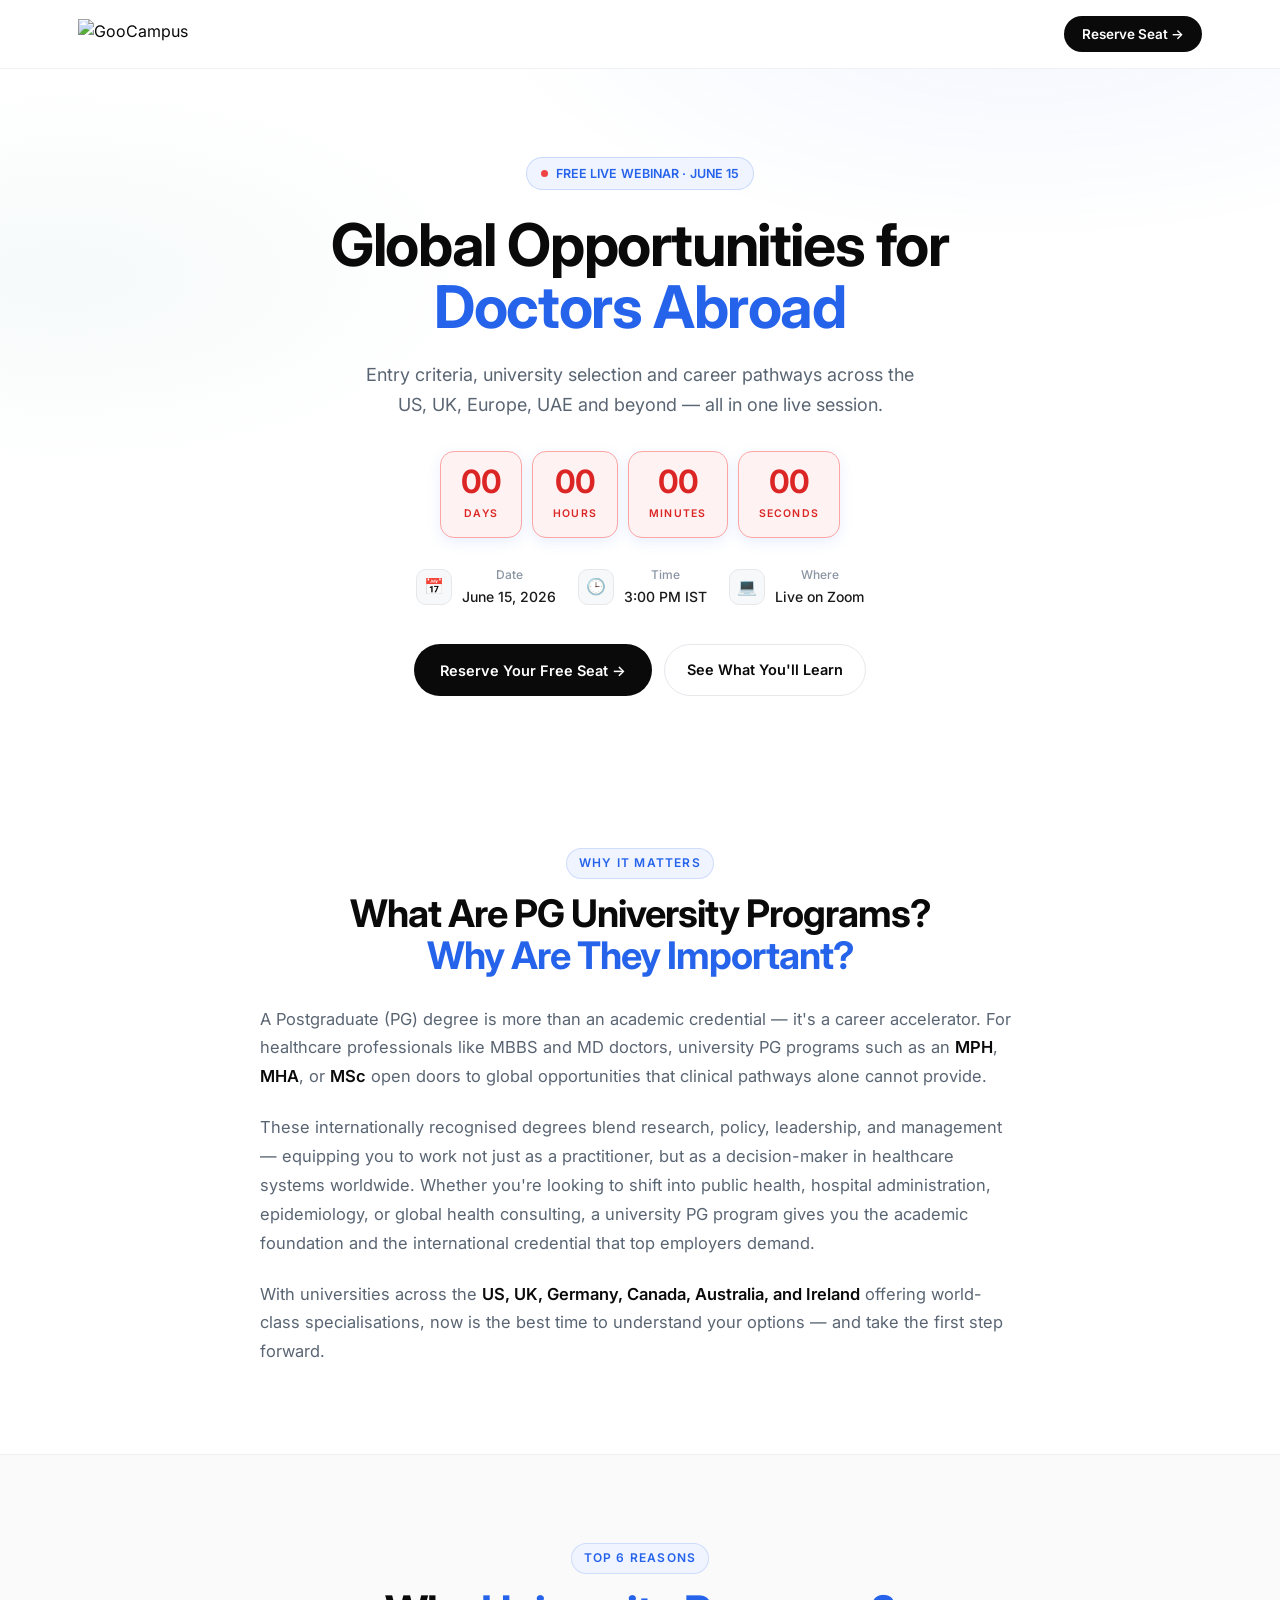
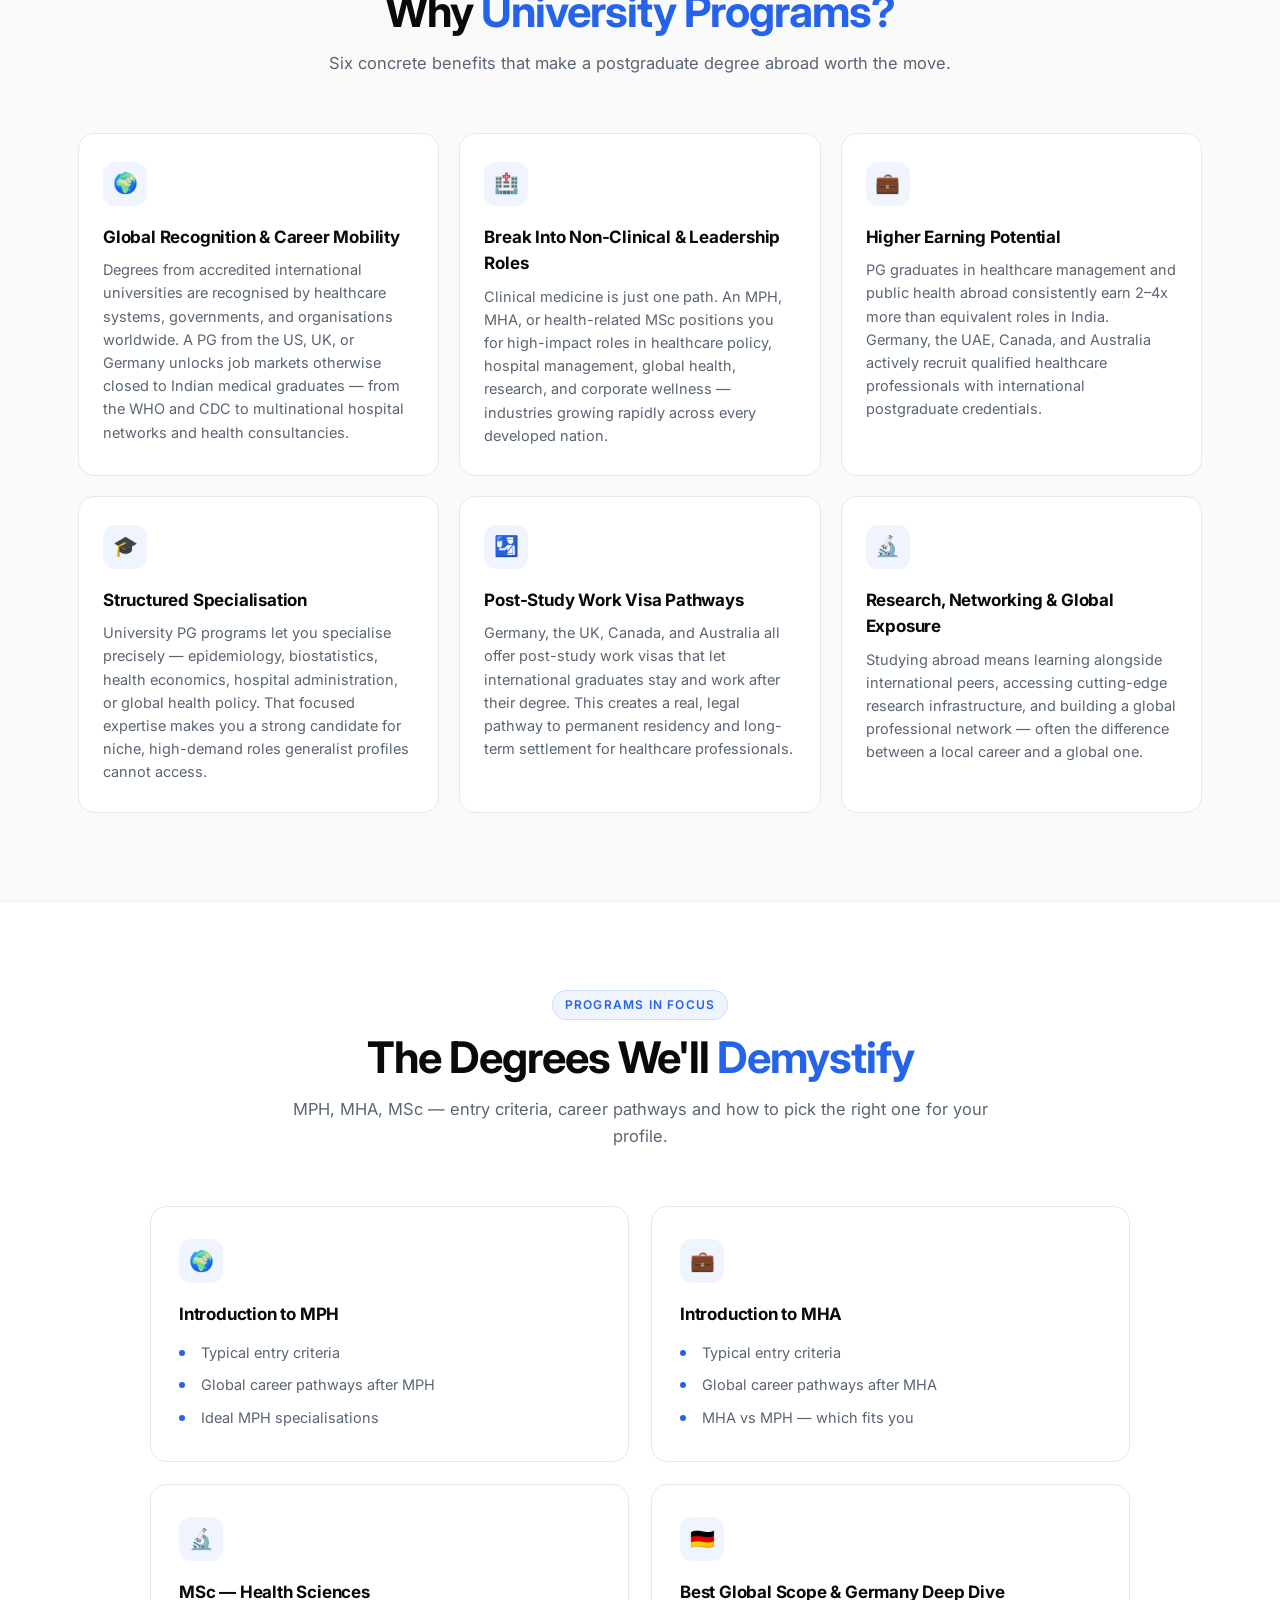
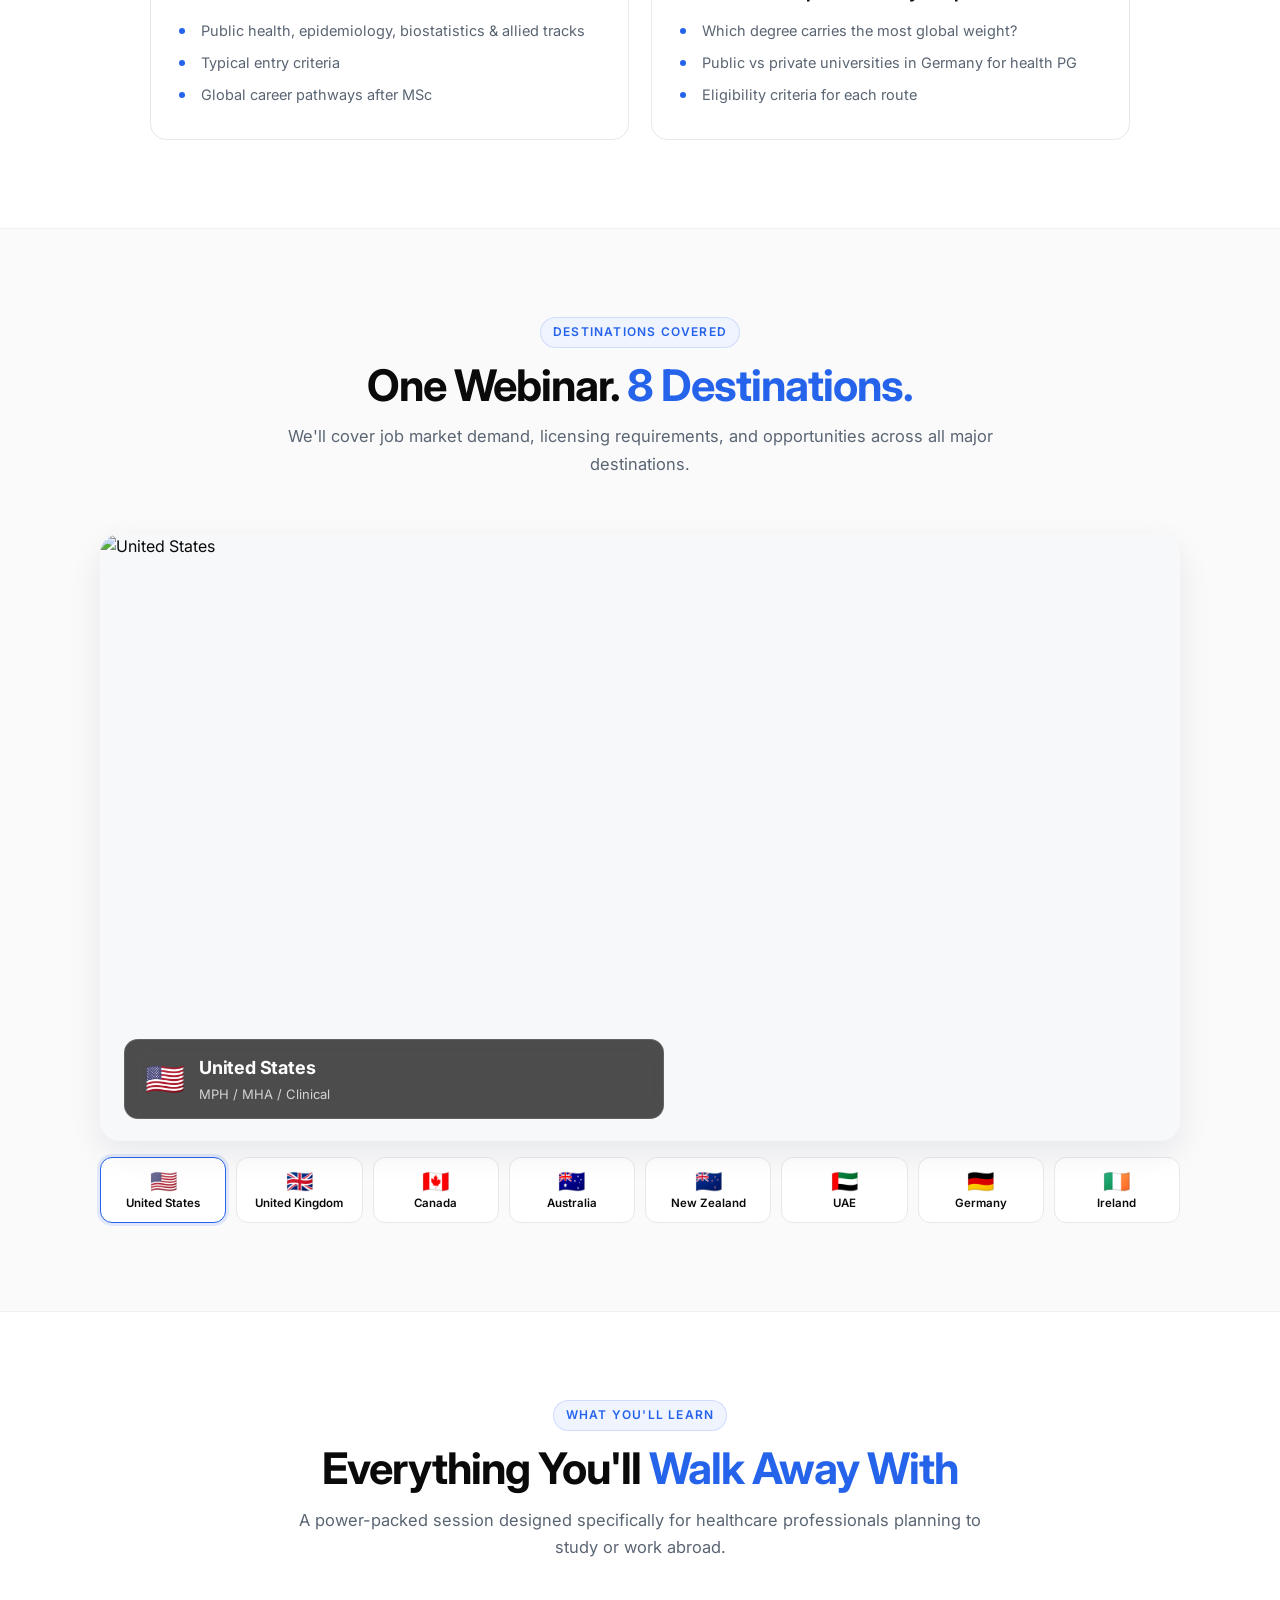
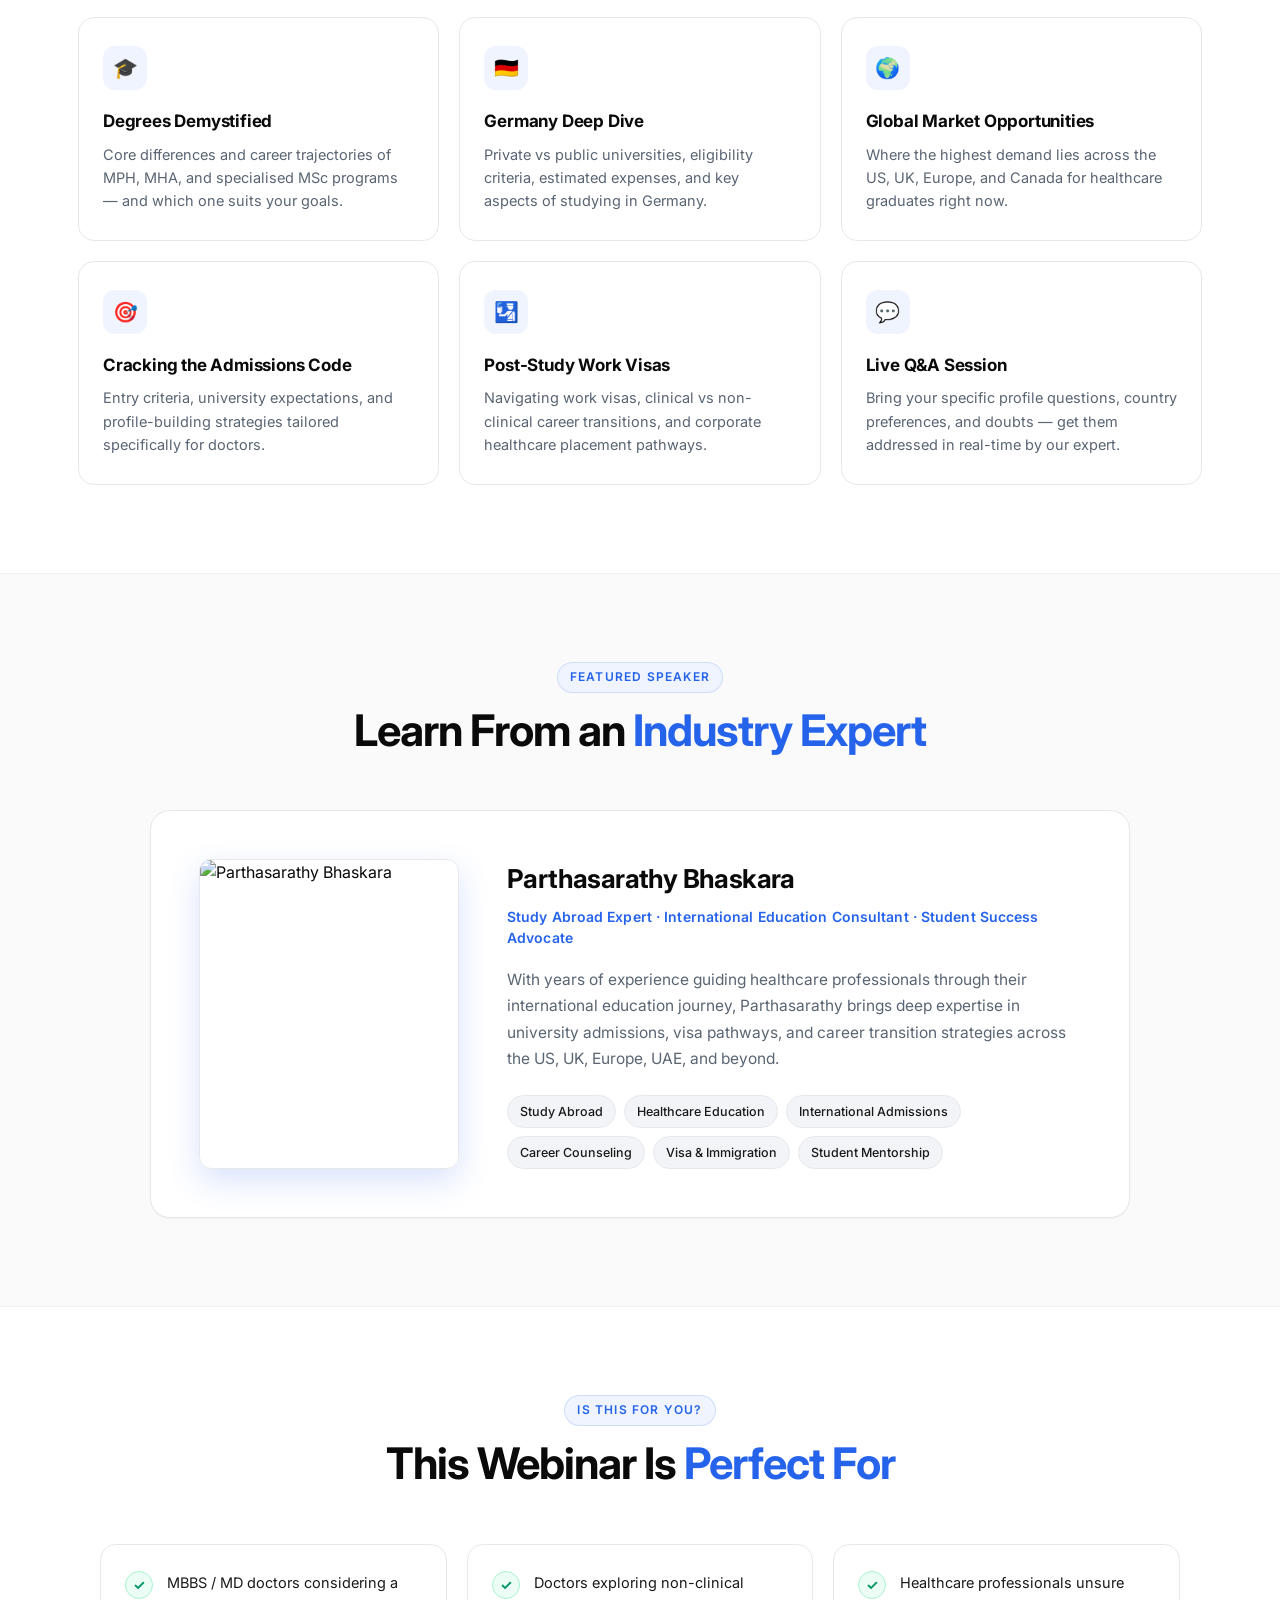
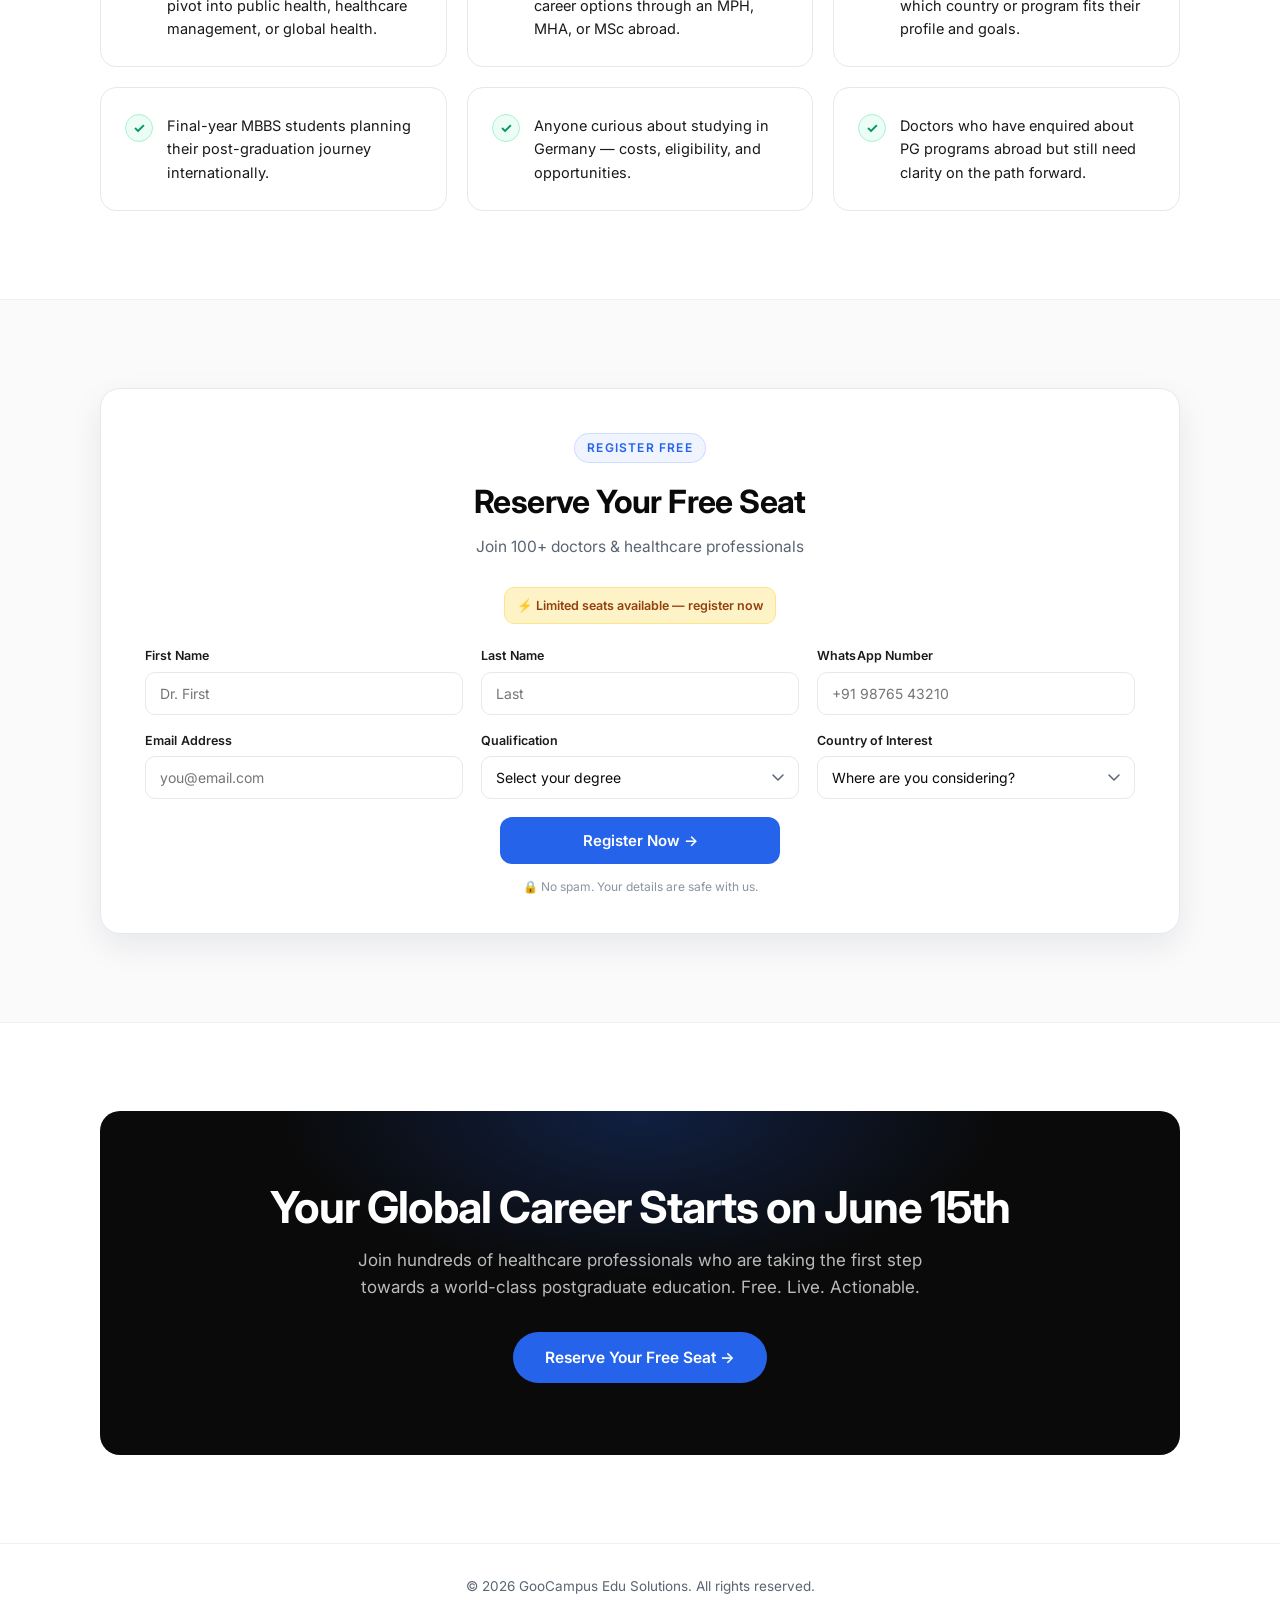
==== commit 05ad883f: "Add files via upload" ====
--- a/index.html
+++ b/index.html
@@ -145,14 +145,14 @@
 
 <!-- ════════════════════════════════════════════════════════════════════════
      ANALYTICS — Google Analytics 4 (GA4)
-     Replace G-XXXXXXXXXX with your GA4 Measurement ID.
+     Replace G-WKEGDXM4RB with your GA4 Measurement ID.
      ════════════════════════════════════════════════════════════════════════ -->
-<script async src="https://www.googletagmanager.com/gtag/js?id=G-XXXXXXXXXX"></script>
+<script async src="https://www.googletagmanager.com/gtag/js?id=G-WKEGDXM4RB"></script>
 <script>
   window.dataLayer = window.dataLayer || [];
   function gtag(){dataLayer.push(arguments);}
   gtag('js', new Date());
-  gtag('config', 'G-XXXXXXXXXX', { page_title: 'University Webinar — Doctors Abroad' });
+  gtag('config', 'G-WKEGDXM4RB', { page_title: 'University Webinar — Doctors Abroad' });
 </script>
 
 <!-- ════════════════════════════════════════════════════════════════════════
@@ -691,6 +691,67 @@
   </div>
 </section>
 
+<!-- WEBINAR AGENDA / INTRO PROSE -->
+<section id="why-pg">
+  <div class="wrap">
+    <div class="prose-block">
+      <div class="section-header">
+        <span class="eyebrow">Why It Matters</span>
+        <h2>What Are PG University Programs?<br><em>Why Are They Important?</em></h2>
+      </div>
+
+      <p>A Postgraduate (PG) degree is more than an academic credential &mdash; it's a career accelerator. For healthcare professionals like MBBS and MD doctors, university PG programs such as an <strong>MPH</strong>, <strong>MHA</strong>, or <strong>MSc</strong> open doors to global opportunities that clinical pathways alone cannot provide.</p>
+
+      <p>These internationally recognised degrees blend research, policy, leadership, and management &mdash; equipping you to work not just as a practitioner, but as a decision-maker in healthcare systems worldwide. Whether you're looking to shift into public health, hospital administration, epidemiology, or global health consulting, a university PG program gives you the academic foundation and the international credential that top employers demand.</p>
+
+      <p>With universities across the <strong>US, UK, Germany, Canada, Australia, and Ireland</strong> offering world-class specialisations, now is the best time to understand your options &mdash; and take the first step forward.</p>
+    </div>
+  </div>
+</section>
+
+<!-- TOP 6 REASONS -->
+<section class="section-soft" id="top-6-reasons">
+  <div class="wrap">
+    <div class="section-header">
+      <span class="eyebrow">Top 6 Reasons</span>
+      <h2>Why <em>University Programs?</em></h2>
+      <p>Six concrete benefits that make a postgraduate degree abroad worth the move.</p>
+    </div>
+    <div class="grid-3">
+      <div class="feature-card">
+        <div class="feature-icon">🌍</div>
+        <h4>Global Recognition &amp; Career Mobility</h4>
+        <p>Degrees from accredited international universities are recognised by healthcare systems, governments, and organisations worldwide. A PG from the US, UK, or Germany unlocks job markets otherwise closed to Indian medical graduates &mdash; from the WHO and CDC to multinational hospital networks and health consultancies.</p>
+      </div>
+      <div class="feature-card">
+        <div class="feature-icon">🏥</div>
+        <h4>Break Into Non-Clinical &amp; Leadership Roles</h4>
+        <p>Clinical medicine is just one path. An MPH, MHA, or health-related MSc positions you for high-impact roles in healthcare policy, hospital management, global health, research, and corporate wellness &mdash; industries growing rapidly across every developed nation.</p>
+      </div>
+      <div class="feature-card">
+        <div class="feature-icon">💼</div>
+        <h4>Higher Earning Potential</h4>
+        <p>PG graduates in healthcare management and public health abroad consistently earn 2&ndash;4x more than equivalent roles in India. Germany, the UAE, Canada, and Australia actively recruit qualified healthcare professionals with international postgraduate credentials.</p>
+      </div>
+      <div class="feature-card">
+        <div class="feature-icon">🎓</div>
+        <h4>Structured Specialisation</h4>
+        <p>University PG programs let you specialise precisely &mdash; epidemiology, biostatistics, health economics, hospital administration, or global health policy. That focused expertise makes you a strong candidate for niche, high-demand roles generalist profiles cannot access.</p>
+      </div>
+      <div class="feature-card">
+        <div class="feature-icon">🛂</div>
+        <h4>Post-Study Work Visa Pathways</h4>
+        <p>Germany, the UK, Canada, and Australia all offer post-study work visas that let international graduates stay and work after their degree. This creates a real, legal pathway to permanent residency and long-term settlement for healthcare professionals.</p>
+      </div>
+      <div class="feature-card">
+        <div class="feature-icon">🔬</div>
+        <h4>Research, Networking &amp; Global Exposure</h4>
+        <p>Studying abroad means learning alongside international peers, accessing cutting-edge research infrastructure, and building a global professional network &mdash; often the difference between a local career and a global one.</p>
+      </div>
+    </div>
+  </div>
+</section>
+
 <!-- PROGRAMS COVERED -->
 <section id="programs">
   <div class="wrap">
@@ -736,67 +797,6 @@
           <li>Eligibility criteria for each route</li>
         </ul>
       </div>
-    </div>
-  </div>
-</section>
-
-<!-- TOP 6 REASONS -->
-<section class="section-soft" id="top-6-reasons">
-  <div class="wrap">
-    <div class="section-header">
-      <span class="eyebrow">Top 6 Reasons</span>
-      <h2>Why <em>University Programs?</em></h2>
-      <p>Six concrete benefits that make a postgraduate degree abroad worth the move.</p>
-    </div>
-    <div class="grid-3">
-      <div class="feature-card">
-        <div class="feature-icon">🌍</div>
-        <h4>Global Recognition &amp; Career Mobility</h4>
-        <p>Degrees from accredited international universities are recognised by healthcare systems, governments, and organisations worldwide. A PG from the US, UK, or Germany unlocks job markets otherwise closed to Indian medical graduates &mdash; from the WHO and CDC to multinational hospital networks and health consultancies.</p>
-      </div>
-      <div class="feature-card">
-        <div class="feature-icon">🏥</div>
-        <h4>Break Into Non-Clinical &amp; Leadership Roles</h4>
-        <p>Clinical medicine is just one path. An MPH, MHA, or health-related MSc positions you for high-impact roles in healthcare policy, hospital management, global health, research, and corporate wellness &mdash; industries growing rapidly across every developed nation.</p>
-      </div>
-      <div class="feature-card">
-        <div class="feature-icon">💼</div>
-        <h4>Higher Earning Potential</h4>
-        <p>PG graduates in healthcare management and public health abroad consistently earn 2&ndash;4x more than equivalent roles in India. Germany, the UAE, Canada, and Australia actively recruit qualified healthcare professionals with international postgraduate credentials.</p>
-      </div>
-      <div class="feature-card">
-        <div class="feature-icon">🎓</div>
-        <h4>Structured Specialisation</h4>
-        <p>University PG programs let you specialise precisely &mdash; epidemiology, biostatistics, health economics, hospital administration, or global health policy. That focused expertise makes you a strong candidate for niche, high-demand roles generalist profiles cannot access.</p>
-      </div>
-      <div class="feature-card">
-        <div class="feature-icon">🛂</div>
-        <h4>Post-Study Work Visa Pathways</h4>
-        <p>Germany, the UK, Canada, and Australia all offer post-study work visas that let international graduates stay and work after their degree. This creates a real, legal pathway to permanent residency and long-term settlement for healthcare professionals.</p>
-      </div>
-      <div class="feature-card">
-        <div class="feature-icon">🔬</div>
-        <h4>Research, Networking &amp; Global Exposure</h4>
-        <p>Studying abroad means learning alongside international peers, accessing cutting-edge research infrastructure, and building a global professional network &mdash; often the difference between a local career and a global one.</p>
-      </div>
-    </div>
-  </div>
-</section>
-
-<!-- WEBINAR AGENDA / INTRO PROSE -->
-<section id="why-pg">
-  <div class="wrap">
-    <div class="prose-block">
-      <div class="section-header">
-        <span class="eyebrow">Why It Matters</span>
-        <h2>What Are University PG Programs &mdash; and <em>Why Do They Matter?</em></h2>
-      </div>
-
-      <p>A Postgraduate (PG) degree is more than an academic credential &mdash; it's a career accelerator. For healthcare professionals like MBBS and MD doctors, university PG programs such as an <strong>MPH</strong>, <strong>MHA</strong>, or <strong>MSc</strong> open doors to global opportunities that clinical pathways alone cannot provide.</p>
-
-      <p>These internationally recognised degrees blend research, policy, leadership, and management &mdash; equipping you to work not just as a practitioner, but as a decision-maker in healthcare systems worldwide. Whether you're looking to shift into public health, hospital administration, epidemiology, or global health consulting, a university PG program gives you the academic foundation and the international credential that top employers demand.</p>
-
-      <p>With universities across the <strong>US, UK, Germany, Canada, Australia, and Ireland</strong> offering world-class specialisations, now is the best time to understand your options &mdash; and take the first step forward.</p>
     </div>
   </div>
 </section>
@@ -966,7 +966,6 @@
               <option>MD / MS</option>
               <option>BDS</option>
               <option>BAMS / BHMS</option>
-              <option>Nursing / Allied Health</option>
               <option>Currently pursuing MPH/MHA/MSc</option>
               <option>Other Healthcare Professional</option>
             </select>
